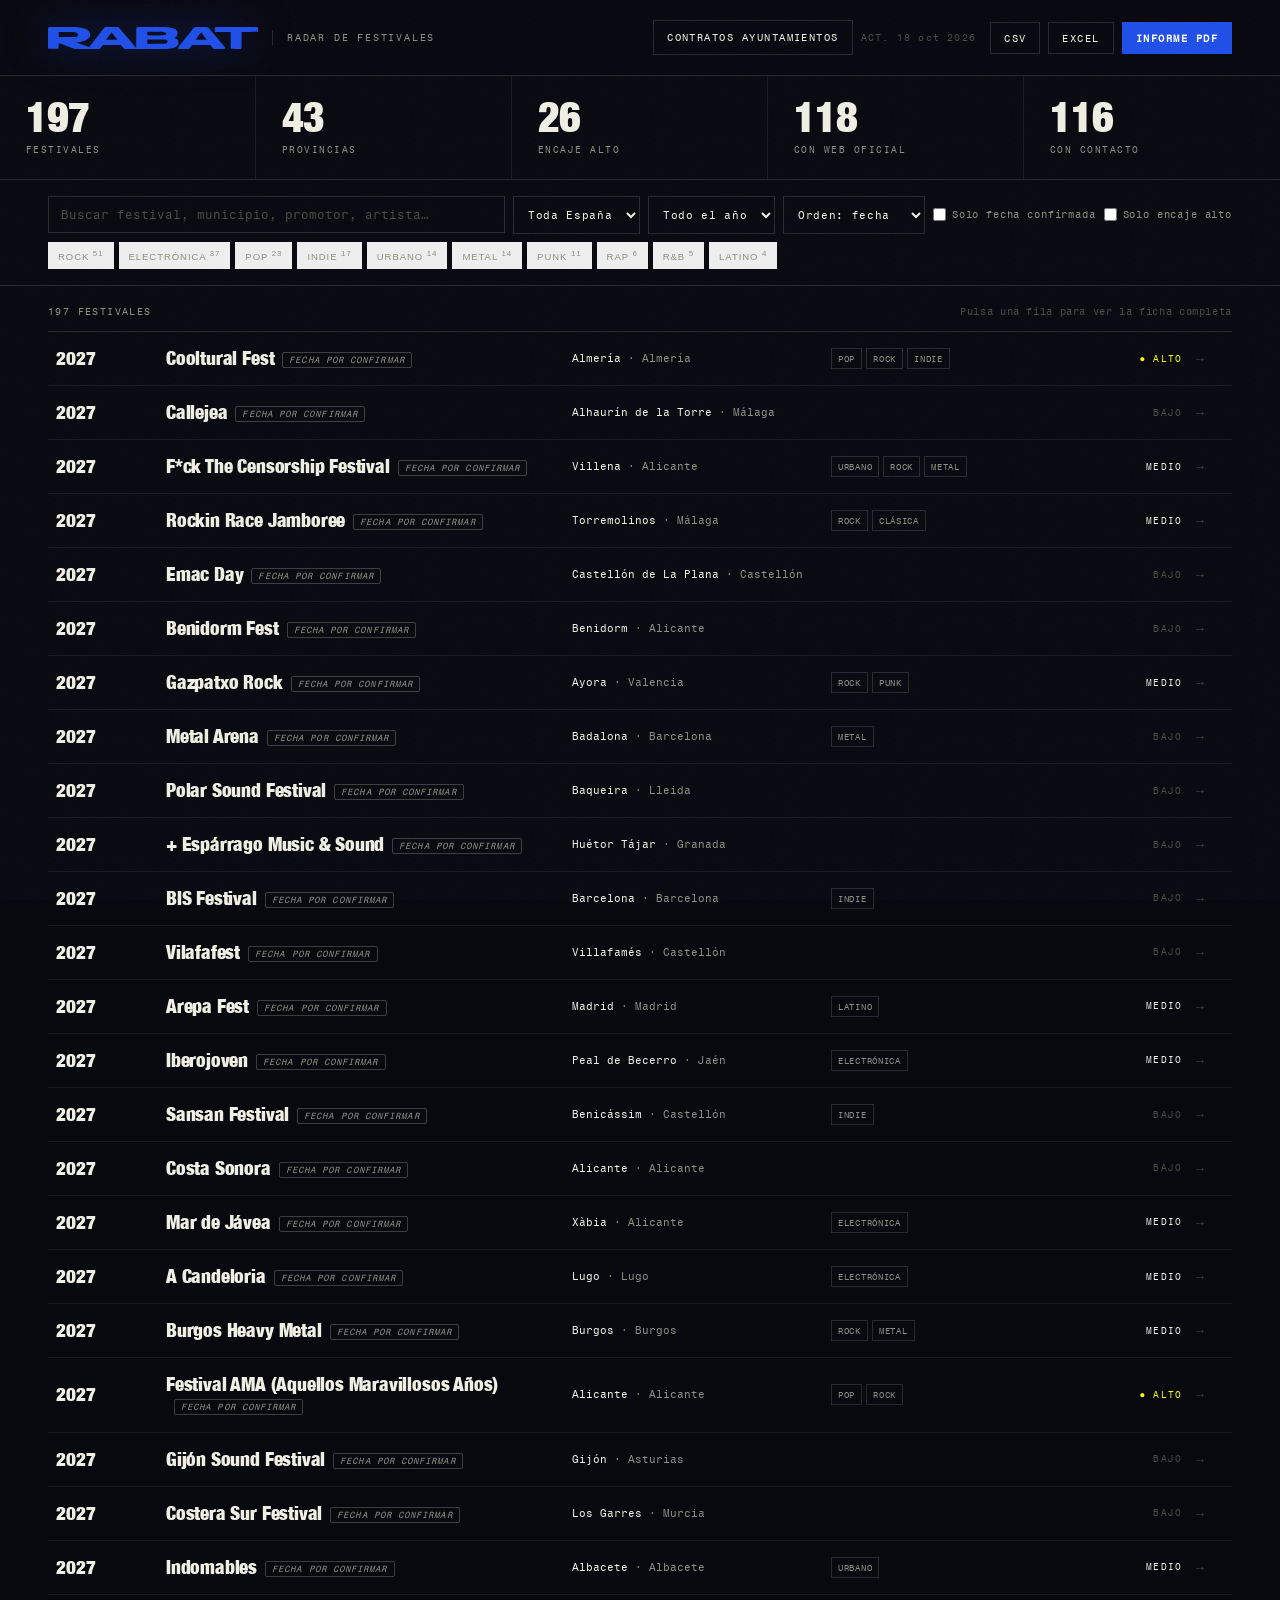
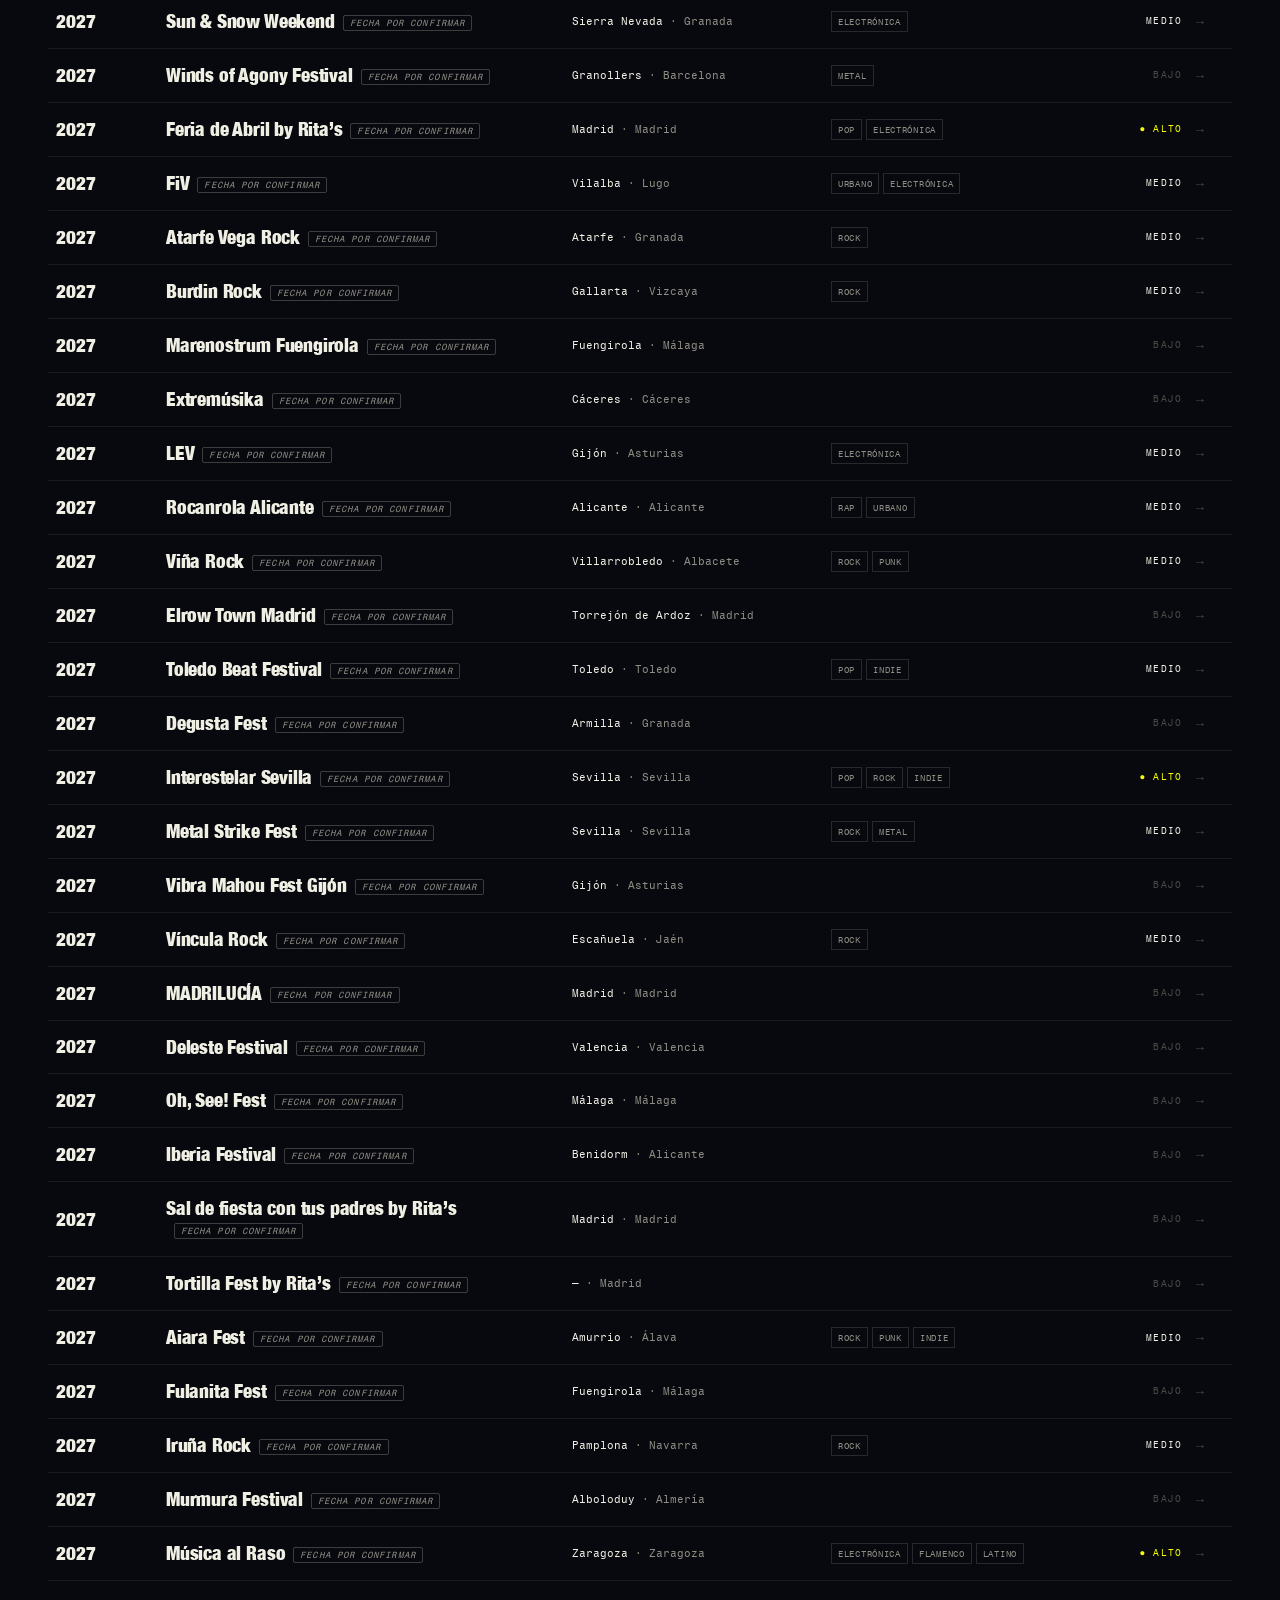
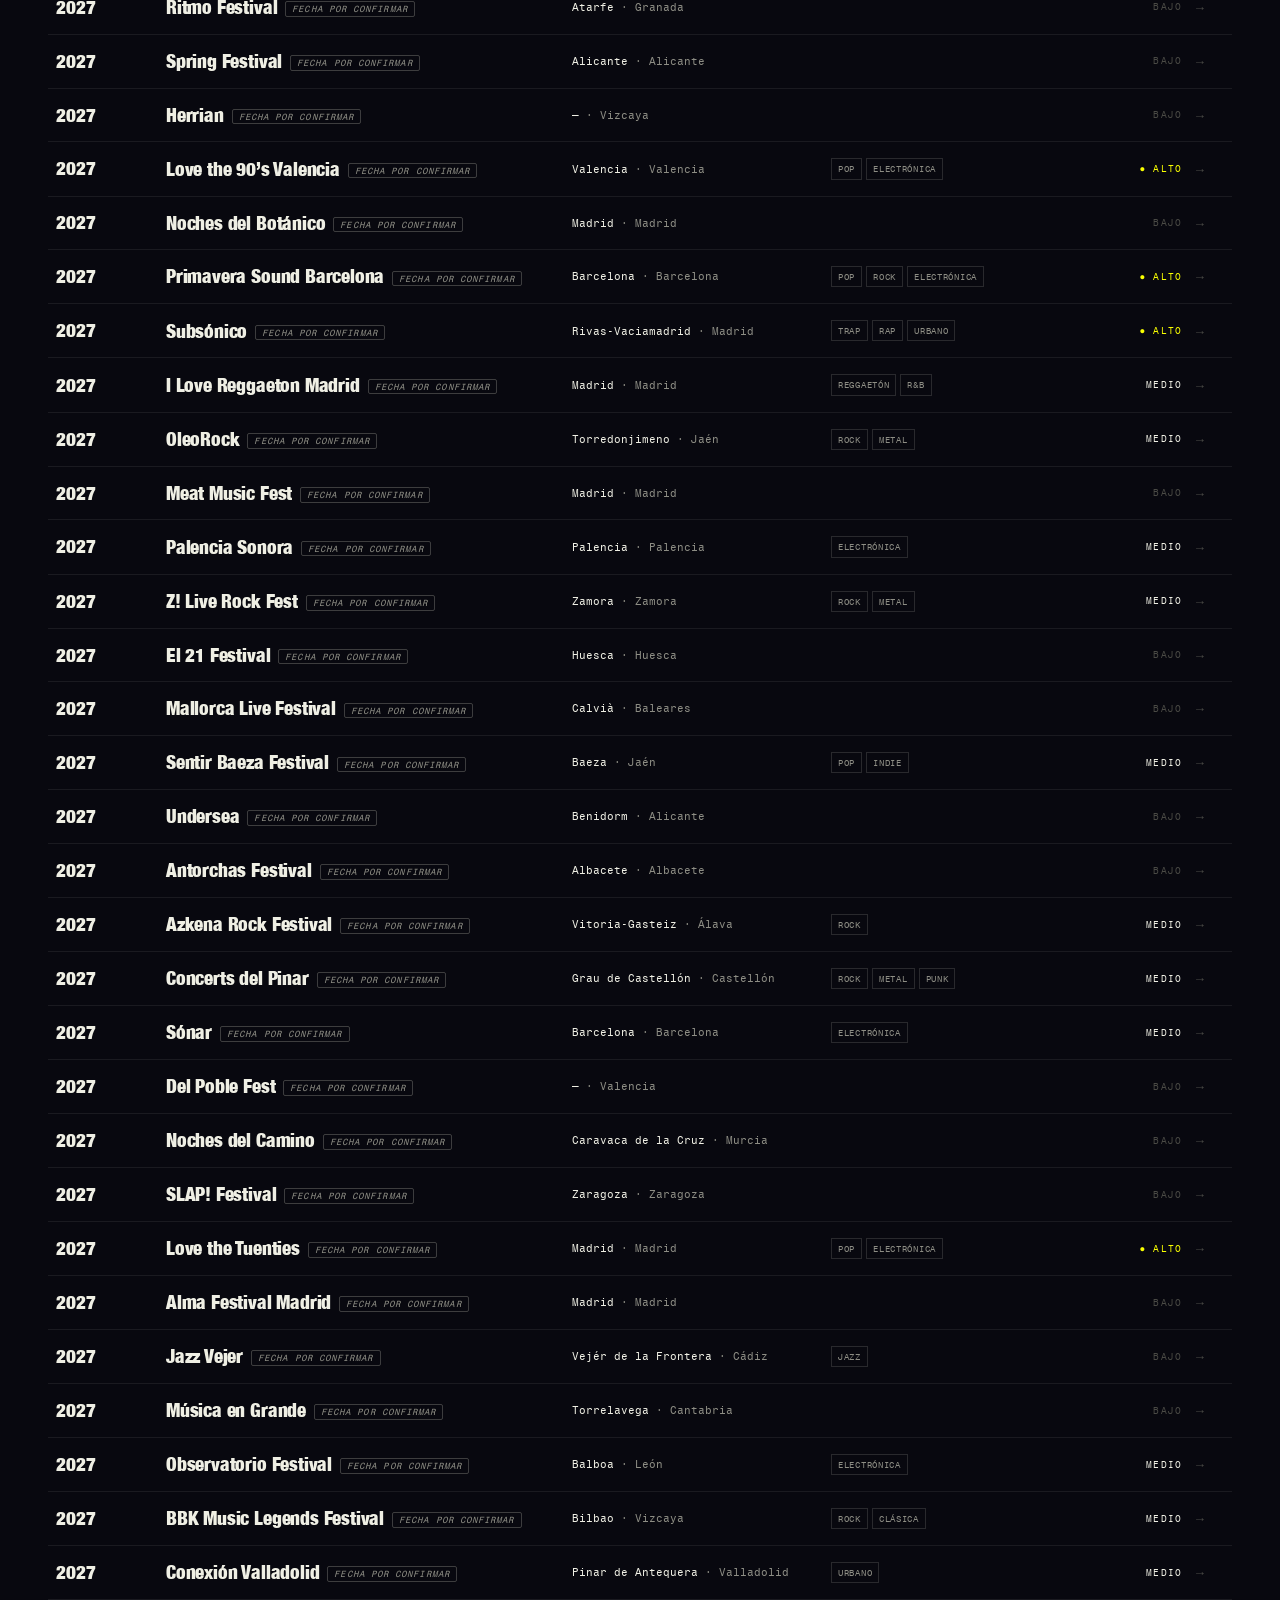
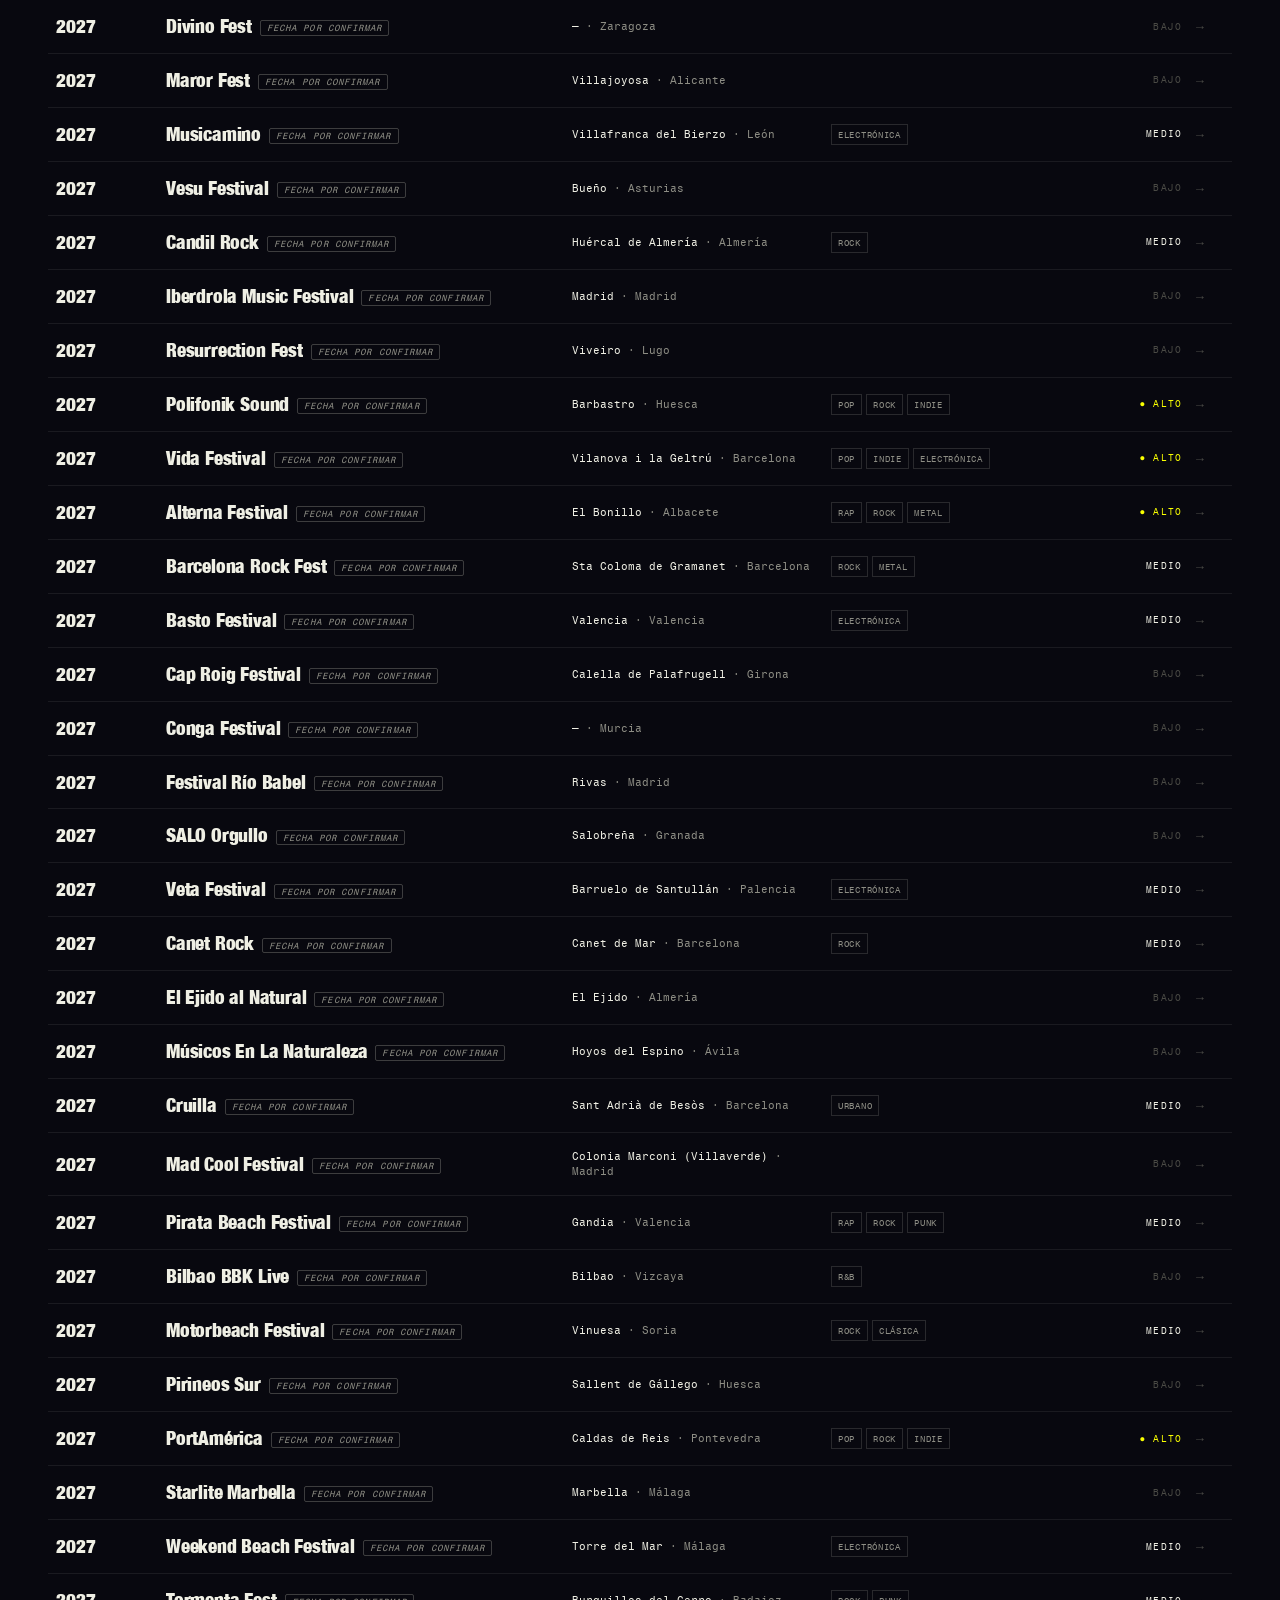
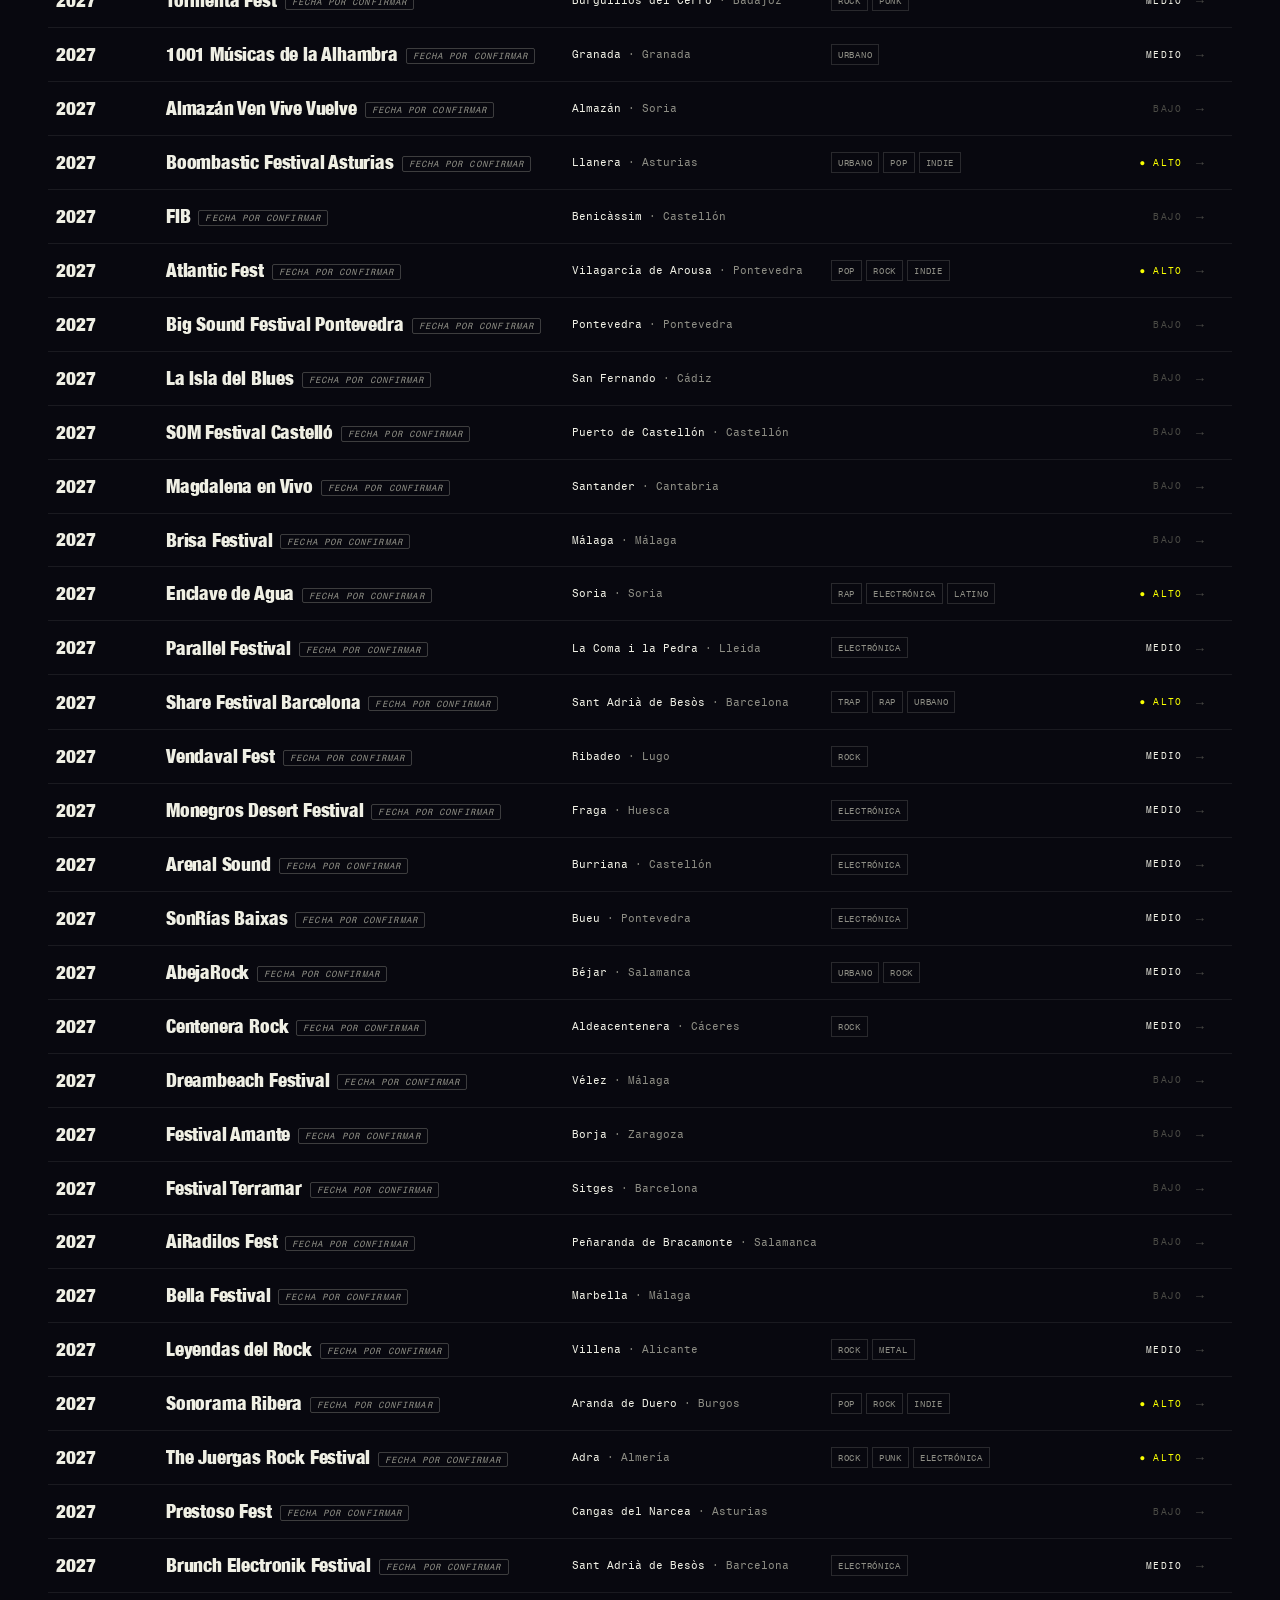
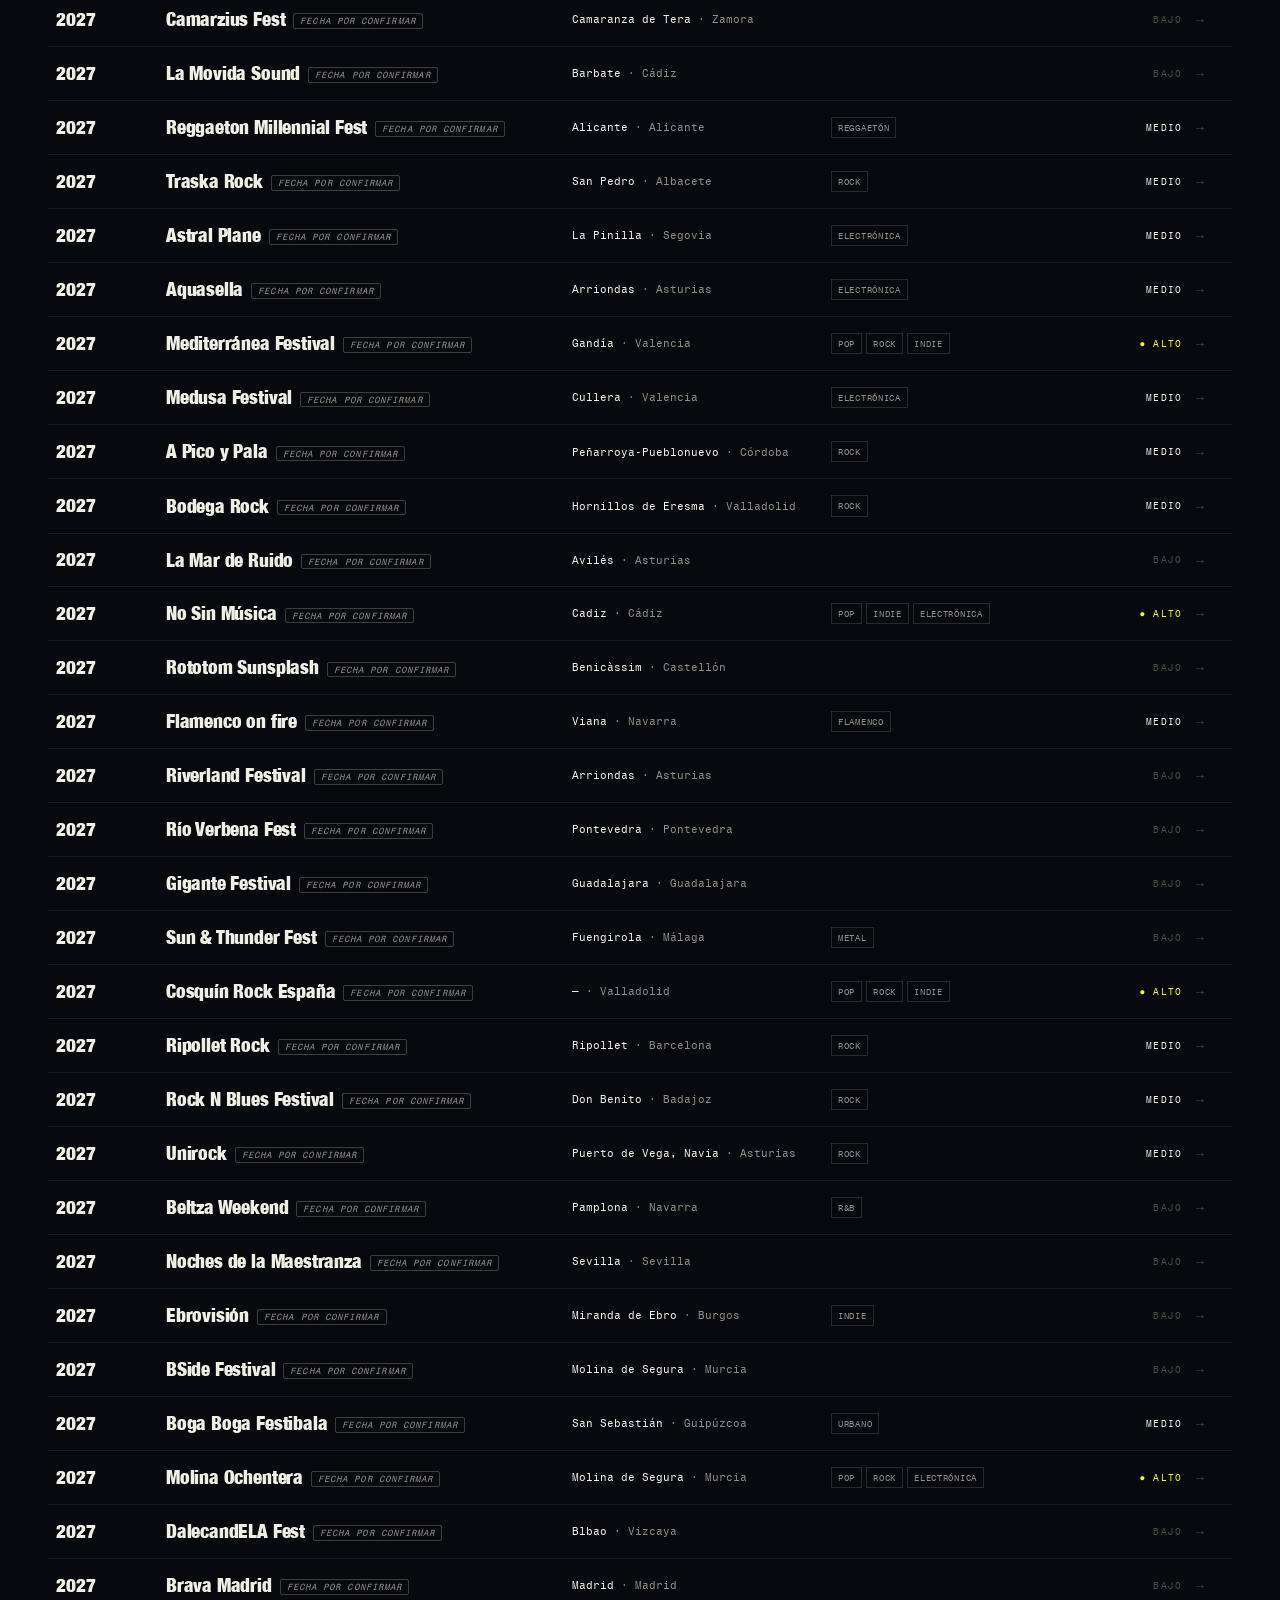
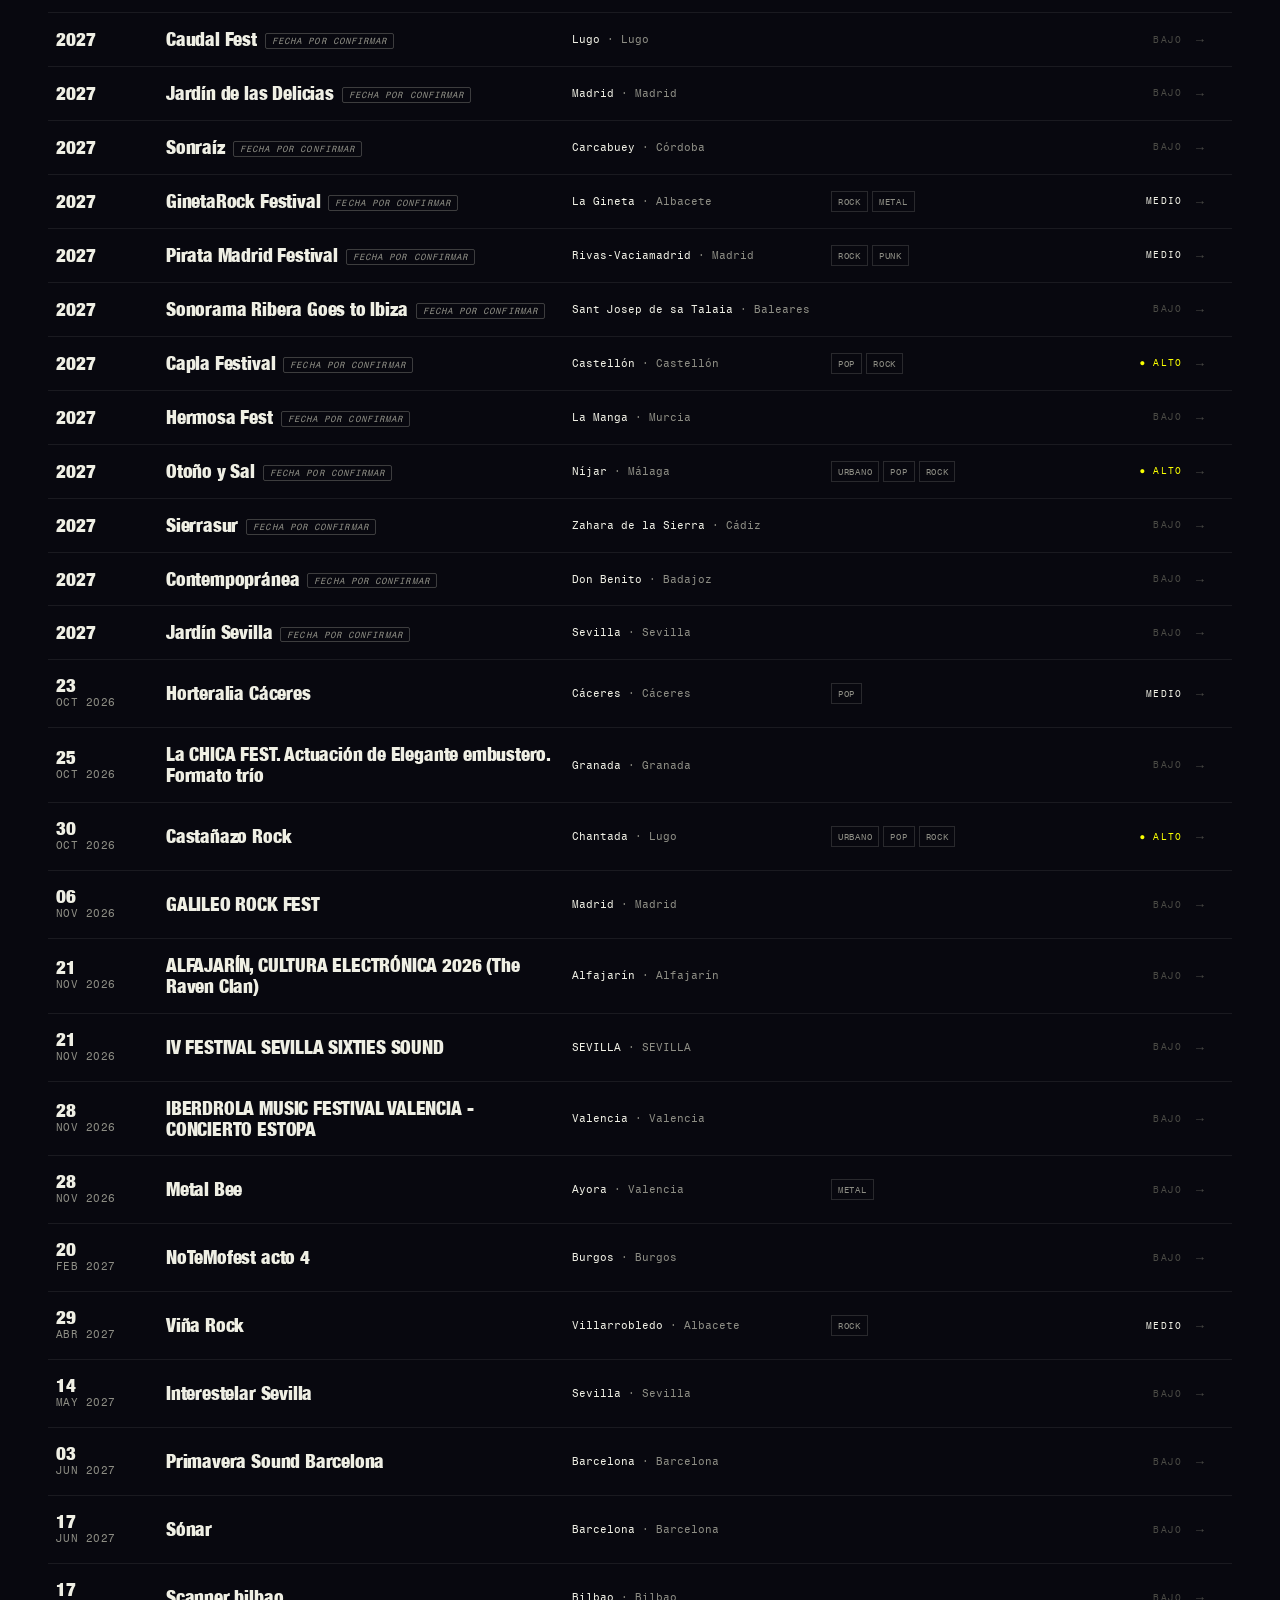
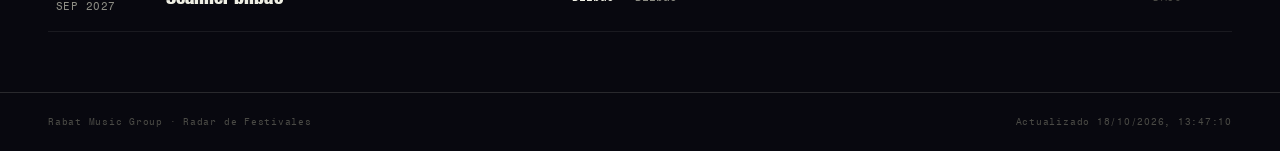
==== index.html @ b61e01fa "Azul Rabat, filtro confirmados, limpieza de fichas" ====
<!DOCTYPE html>
<html lang="es">
<head>
<meta charset="utf-8">
<meta name="viewport" content="width=device-width,initial-scale=1">
<title>RABAT · Radar de Festivales</title>
<meta name="description" content="Radar diario de festivales de música en España para Rabat Music Group: fechas, promotor, lugar, contacto y encaje con el roster.">
<link rel="stylesheet" href="estilo.css">
</head>
<body>
<header class="top">
  <div class="brand">
    <img src="assets/logo-rabat.svg" alt="Rabat Music Group" class="logo">
    <span class="tag">RADAR DE FESTIVALES</span>
  </div>
  <div class="top-r">
    <a class="btn ghost" href="contratos.html" style="text-decoration:none">CONTRATOS AYUNTAMIENTOS</a>
    <span class="upd" id="upd">—</span>
    <button class="btn ghost" id="btnCsv">CSV</button>
    <button class="btn ghost" id="btnXls">EXCEL</button>
    <button class="btn solid" id="btnPdf">INFORME PDF</button>
  </div>
</header>

<section class="kpis">
  <div class="kpi"><span class="n" id="kTotal">—</span><span class="l">festivales</span></div>
  <div class="kpi"><span class="n" id="kProv">—</span><span class="l">provincias</span></div>
  <div class="kpi"><span class="n" id="kAlto">—</span><span class="l">encaje alto</span></div>
  <div class="kpi"><span class="n" id="kNuevo">—</span><span class="l">con web oficial</span></div>
  <div class="kpi"><span class="n" id="kContacto">—</span><span class="l">con contacto</span></div>
</section>

<section class="filters">
  <input id="q" type="search" placeholder="Buscar festival, municipio, promotor, artista…" autocomplete="off">
  <select id="prov"><option value="">Toda España</option></select>
  <select id="mes"><option value="">Todo el año</option></select>
  <select id="ord">
    <option value="fecha">Orden: fecha</option>
    <option value="encaje">Orden: encaje</option>
    <option value="nombre">Orden: nombre</option>
  </select>
  <label class="chk"><input type="checkbox" id="soloConf"> Solo fecha confirmada</label>
  <label class="chk"><input type="checkbox" id="soloAlto"> Solo encaje alto</label>
  <div class="gens" id="gens"></div>
</section>

<main>
  <div class="list-head">
    <span id="count">—</span>
    <span class="hintx">Pulsa una fila para ver la ficha completa</span>
  </div>
  <div id="list" class="list"></div>
  <div id="empty" class="empty" hidden>Sin resultados con esos filtros.</div>
</main>

<aside class="drawer" id="drawer" aria-hidden="true">
  <div class="dw-in">
    <button class="dw-x" id="dwX" aria-label="Cerrar">✕</button>
    <div id="dwBody"></div>
  </div>
</aside>
<div class="scrim" id="scrim" hidden></div>

<footer class="pie">
  <span>Rabat Music Group · Radar de Festivales</span>
  <span id="footMeta"></span>
</footer>

<script src="app.js"></script>
</body>
</html>
---- estilo.css ----
@font-face{font-family:'RB Display';src:url('assets/fuentes/rabat-display.ttf') format('truetype');font-display:swap}
@font-face{font-family:'RB Mono';src:url('assets/fuentes/rabat-mono.ttf') format('truetype');font-display:swap}
:root{
  --ink:#08080f; --ink2:#0d0d16; --line:rgba(239,239,228,.14); --line2:rgba(239,239,228,.08);
  --bone:#efefe4; --mut:#8d8d84; --mut2:#4a4a45; --blue:#1F4FE8; --yel:#f9ff00;
  --display:'RB Display',Impact,sans-serif; --mono:'RB Mono',ui-monospace,monospace;
}
*{box-sizing:border-box;margin:0;padding:0}
html{-webkit-text-size-adjust:100%}
body{background:var(--ink);color:var(--bone);font-family:var(--mono);font-size:14px;line-height:1.45;
  -webkit-font-smoothing:antialiased;overflow-x:hidden}
body::after{content:"";position:fixed;inset:0;pointer-events:none;z-index:100;opacity:.035;
  background-image:url("data:image/svg+xml,%3Csvg xmlns='http://www.w3.org/2000/svg' width='120' height='120'%3E%3Cfilter id='n'%3E%3CfeTurbulence type='fractalNoise' baseFrequency='.9' numOctaves='3'/%3E%3C/filter%3E%3Crect width='120' height='120' filter='url(%23n)'/%3E%3C/svg%3E")}
::selection{background:var(--blue);color:#fff}

.top{display:flex;align-items:center;justify-content:space-between;gap:16px;
  padding:20px clamp(16px,4vw,48px);border-bottom:1px solid var(--line);position:sticky;top:0;
  background:rgba(8,8,15,.92);backdrop-filter:blur(10px);z-index:20}
.brand{display:flex;align-items:center;gap:14px;min-width:0}
.logo{height:22px;width:auto}
.tag{font-size:10px;letter-spacing:.18em;color:var(--mut);border-left:1px solid var(--line);padding-left:14px;white-space:nowrap}
.top-r{display:flex;align-items:center;gap:8px}
.upd{font-size:10px;letter-spacing:.12em;color:var(--mut2);margin-right:6px;white-space:nowrap}
.btn{font-family:var(--mono);font-size:10.5px;letter-spacing:.14em;padding:9px 13px;border:1px solid var(--line);
  background:transparent;color:var(--bone);cursor:pointer;transition:.18s;white-space:nowrap}
.btn:hover{border-color:var(--bone)}
.btn.solid{background:var(--blue);color:#fff;border-color:var(--blue);font-weight:700}
.btn.solid:hover{background:#3C6BFF;border-color:#3C6BFF}

.kpis{display:grid;grid-template-columns:repeat(5,1fr);border-bottom:1px solid var(--line)}
.kpi{padding:22px clamp(14px,2vw,26px);border-right:1px solid var(--line2)}
.kpi:last-child{border-right:0}
.kpi .n{display:block;font-family:var(--display);font-size:clamp(26px,3.4vw,42px);line-height:.9;letter-spacing:-.02em}
.kpi .l{display:block;margin-top:7px;font-size:9.5px;letter-spacing:.16em;color:var(--mut);text-transform:uppercase}

.filters{display:flex;flex-wrap:wrap;gap:8px;align-items:center;padding:16px clamp(16px,4vw,48px);border-bottom:1px solid var(--line)}
#q{flex:1 1 260px;min-width:200px;background:transparent;border:1px solid var(--line);color:var(--bone);
  font-family:var(--mono);font-size:12.5px;padding:10px 12px}
#q:focus{outline:0;border-color:var(--blue)}
#q::placeholder{color:var(--mut2)}
select{background:var(--ink);border:1px solid var(--line);color:var(--bone);font-family:var(--mono);
  font-size:11px;letter-spacing:.06em;padding:10px 10px;cursor:pointer}
select:focus{outline:0;border-color:var(--blue)}
.chk{display:flex;align-items:center;gap:6px;font-size:10.5px;letter-spacing:.08em;color:var(--mut);cursor:pointer}
.chk input{accent-color:var(--blue);width:13px;height:13px}
.gens{display:flex;flex-wrap:wrap;gap:5px;width:100%}
.g{font-size:9.5px;letter-spacing:.1em;padding:6px 9px;border:1px solid var(--line);color:var(--mut);
  cursor:pointer;text-transform:uppercase;transition:.15s;user-select:none}
.g:hover{color:var(--bone);border-color:var(--bone)}
.g.on{background:var(--blue);border-color:var(--blue);color:#fff}

main{padding:0 clamp(16px,4vw,48px) 60px}
.list-head{display:flex;justify-content:space-between;align-items:baseline;padding:18px 0 12px;
  font-size:10px;letter-spacing:.14em;color:var(--mut);text-transform:uppercase;border-bottom:1px solid var(--line)}
.hintx{color:var(--mut2);letter-spacing:.06em;text-transform:none;font-size:10.5px}
.list{display:flex;flex-direction:column}
.row{display:grid;grid-template-columns:96px 1.6fr 1fr 1fr 92px 28px;gap:14px;align-items:center;
  padding:16px 8px;border-bottom:1px solid var(--line2);cursor:pointer;transition:.15s;position:relative}
.row:hover{background:rgba(239,239,228,.035);padding-left:14px}
.row:hover .nm{color:var(--yel)}
.dt{font-size:11px;letter-spacing:.04em;color:var(--mut)}
.dt b{display:block;font-family:var(--display);font-size:19px;color:var(--bone);letter-spacing:0;line-height:1}
.nm{font-family:var(--display);font-size:clamp(15px,1.5vw,19px);line-height:1.1;letter-spacing:-.01em;transition:.15s}
.loc{font-size:11px;color:var(--mut);line-height:1.35}
.loc b{color:var(--bone);font-weight:400}
.gg{display:flex;flex-wrap:wrap;gap:4px}
.gg span{font-size:9px;letter-spacing:.08em;padding:3px 6px;border:1px solid var(--line);color:var(--mut);text-transform:uppercase}
.enc{font-size:9.5px;letter-spacing:.12em;text-transform:uppercase;text-align:right}
.enc.alto{color:var(--yel)}
.enc.medio{color:var(--bone)}
.enc.bajo{color:var(--mut2)}
.arw{color:var(--mut2);font-size:13px;transition:.15s}
.row:hover .arw{color:var(--yel);transform:translateX(3px)}
.empty{padding:60px 0;color:var(--mut);text-align:center;font-size:12px;letter-spacing:.06em}

.drawer{position:fixed;top:0;right:0;height:100dvh;width:min(520px,100vw);background:var(--ink2);
  border-left:1px solid var(--line);transform:translateX(100%);transition:transform .38s cubic-bezier(.2,.7,.2,1);
  z-index:60;overflow-y:auto}
.drawer.on{transform:none}
.scrim{position:fixed;inset:0;background:rgba(0,0,0,.6);z-index:50;backdrop-filter:blur(2px)}
.dw-in{padding:26px 26px 60px}
.dw-x{position:absolute;top:18px;right:18px;background:none;border:1px solid var(--line);color:var(--bone);
  width:32px;height:32px;font-size:12px;cursor:pointer}
.dw-x:hover{border-color:var(--yel);color:var(--yel)}
.dw-k{font-size:9.5px;letter-spacing:.2em;color:var(--mut);text-transform:uppercase}
.dw-t{font-family:var(--display);font-size:clamp(24px,3.2vw,34px);line-height:1;margin:10px 0 14px;letter-spacing:-.02em}
.dw-meta{display:grid;grid-template-columns:1fr 1fr;gap:10px 18px;padding:14px 0;border-top:1px solid var(--line);border-bottom:1px solid var(--line);margin-bottom:18px}
.dw-meta div{font-size:9px;color:var(--mut);letter-spacing:.14em;text-transform:uppercase;line-height:1.6}
.dw-meta b{display:block;color:var(--bone);font-weight:400;letter-spacing:0;text-transform:none;font-size:12px}
.dw-sec{margin:20px 0 0;font-size:9.5px;letter-spacing:.18em;color:var(--mut);text-transform:uppercase}
.dw-line{margin-top:7px;font-size:12.5px;color:var(--bone);line-height:1.5}
.dw-line.dim{color:var(--mut)}
.dw-chips{display:flex;flex-wrap:wrap;gap:5px;margin-top:8px}
.dw-chips span{font-size:9.5px;letter-spacing:.06em;padding:4px 7px;border:1px solid var(--line);color:var(--bone);text-transform:uppercase}
.match{border:1px solid var(--line);padding:12px 14px;margin-top:8px}
.mi{display:flex;justify-content:space-between;gap:10px;padding:6px 0;border-bottom:1px solid var(--line2);font-size:12px}
.mi:last-child{border-bottom:0}
.mi b{font-family:var(--display);font-size:14px;letter-spacing:0}
.mi span{color:var(--mut);font-size:10px;text-align:right}
.dw-acts{display:flex;flex-wrap:wrap;gap:8px;margin-top:24px}
.dw-acts a,.dw-acts button{font-family:var(--mono);font-size:10px;letter-spacing:.12em;padding:10px 13px;
  border:1px solid var(--line);color:var(--bone);text-decoration:none;background:none;cursor:pointer;transition:.15s}
.dw-acts a:hover,.dw-acts button:hover{border-color:var(--yel);color:var(--yel)}
.dw-acts .primary{background:var(--yellow,#f9ff00);color:var(--ink);border-color:var(--yel);font-weight:700}
.dw-src{margin-top:26px;font-size:9.5px;letter-spacing:.08em;color:var(--mut2)}
.dw-src a{color:var(--mut)}

.pie{display:flex;flex-wrap:wrap;justify-content:space-between;gap:8px;padding:22px clamp(16px,4vw,48px);
  border-top:1px solid var(--line);font-size:9.5px;letter-spacing:.08em;color:var(--mut2)}

@media(max-width:900px){
  .kpis{grid-template-columns:repeat(3,1fr)}
  .kpi:nth-child(3){border-right:0}
  .kpi:nth-child(4),.kpi:nth-child(5){border-top:1px solid var(--line2)}
  .row{grid-template-columns:70px 1fr 22px;gap:10px}
  .row .loc,.row .gg{display:none}
  .enc{grid-column:2;text-align:left;font-size:9px;margin-top:2px}
  .hintx{display:none}
  .top{flex-wrap:wrap}
  .upd{display:none}
}
@media(max-width:560px){
  .kpis{grid-template-columns:repeat(2,1fr)}
  .kpi:nth-child(2n){border-right:0}
  .kpi{padding:16px 14px}
  .filters{padding:12px 14px}
  main{padding:0 14px 40px}
}
@media(prefers-reduced-motion:reduce){*{transition:none!important;animation:none!important}}

.pend{display:inline-block;margin-left:8px;font-family:'RB Mono',monospace;font-size:.56rem;letter-spacing:.12em;text-transform:uppercase;color:#8d8d84;border:1px solid rgba(141,141,132,.4);padding:2px 6px;border-radius:2px;vertical-align:middle}

.logo{filter:drop-shadow(0 0 22px rgba(31,79,232,.38))}
@media(max-width:640px){.logo{filter:drop-shadow(0 0 12px rgba(31,79,232,.45))}}
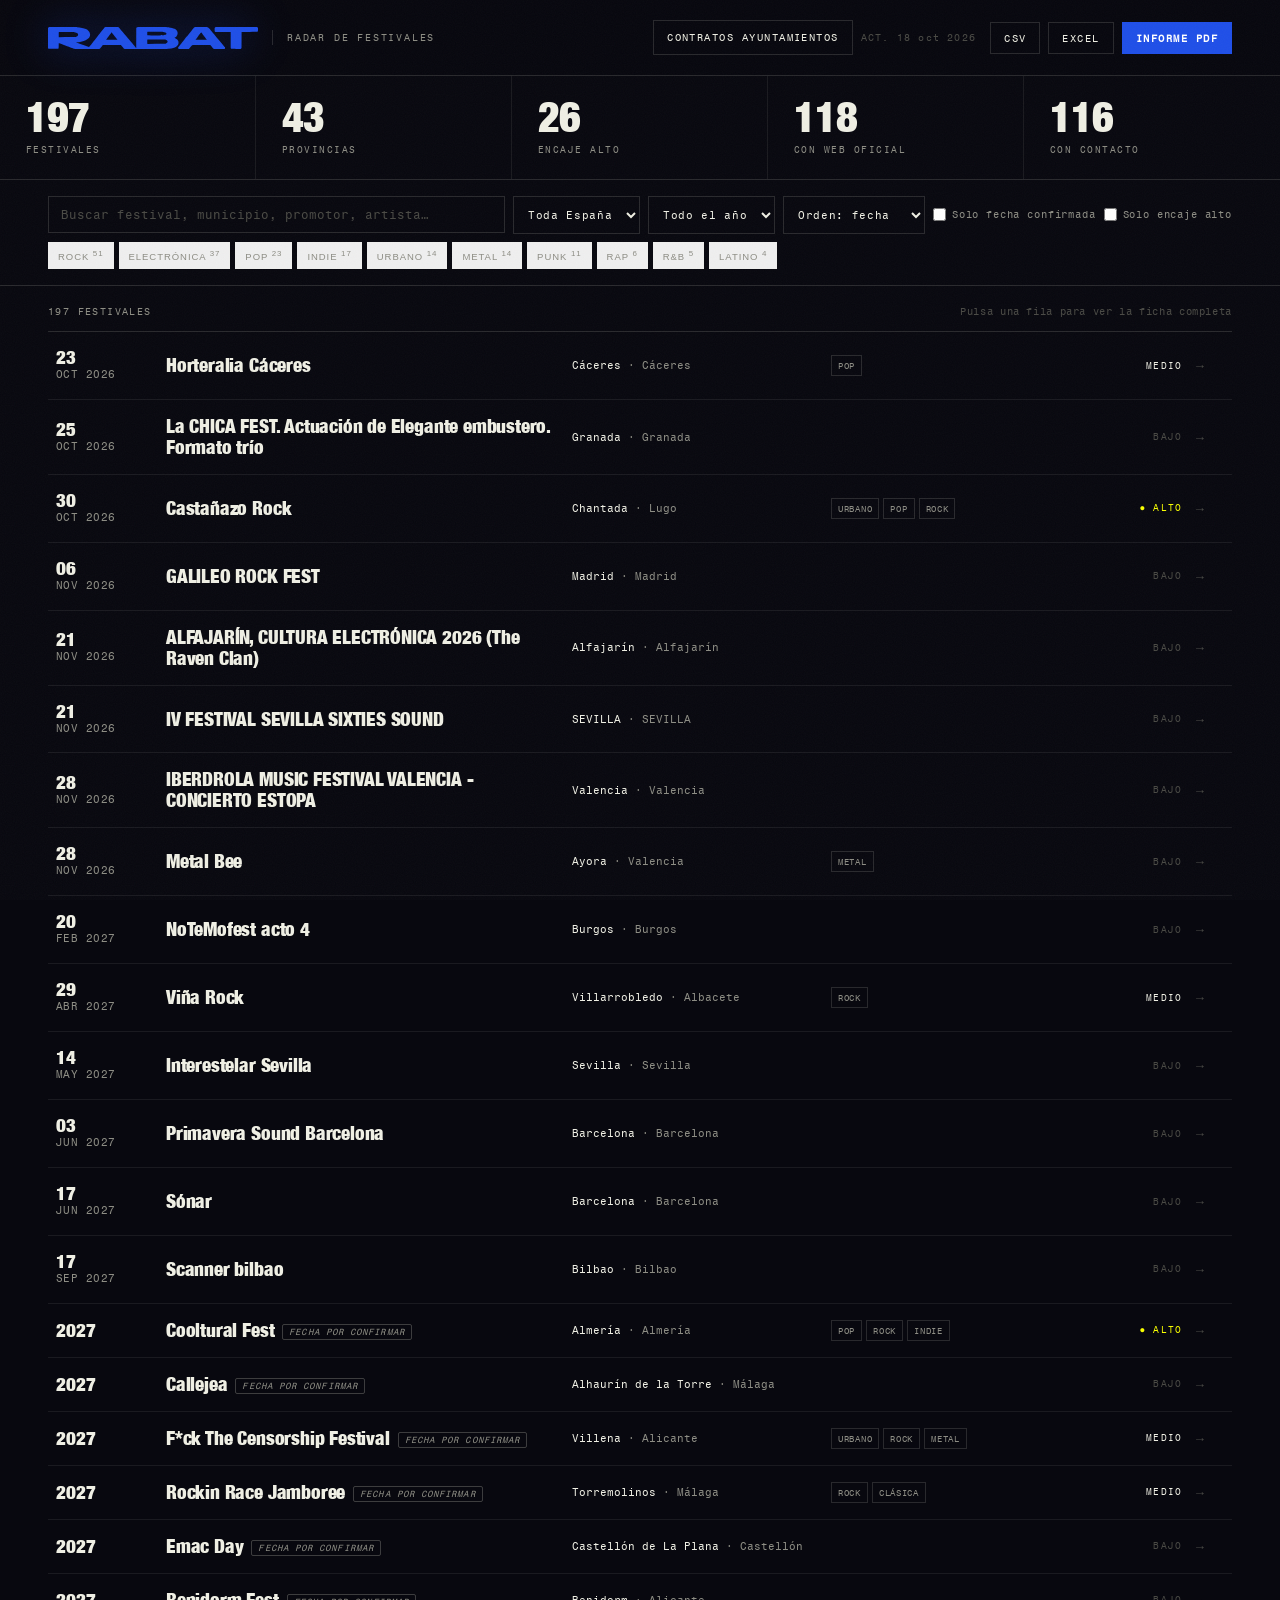
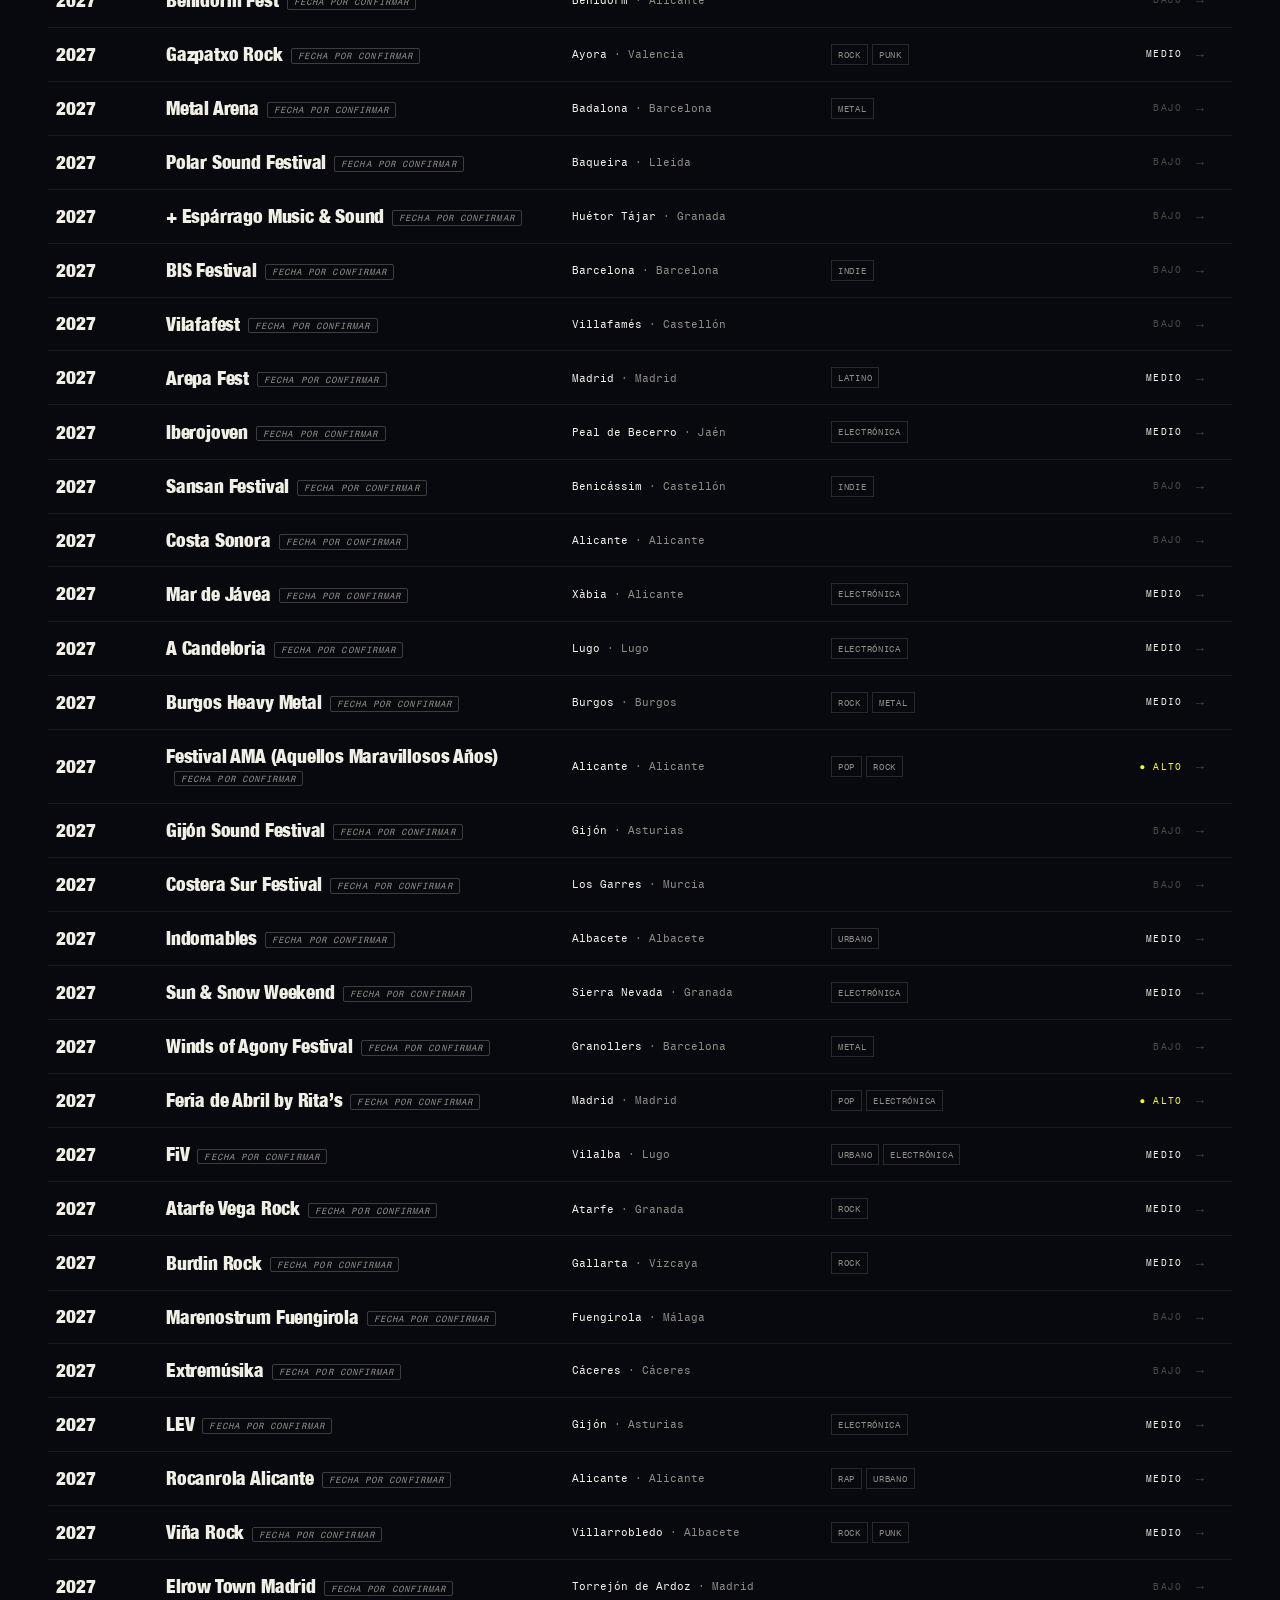
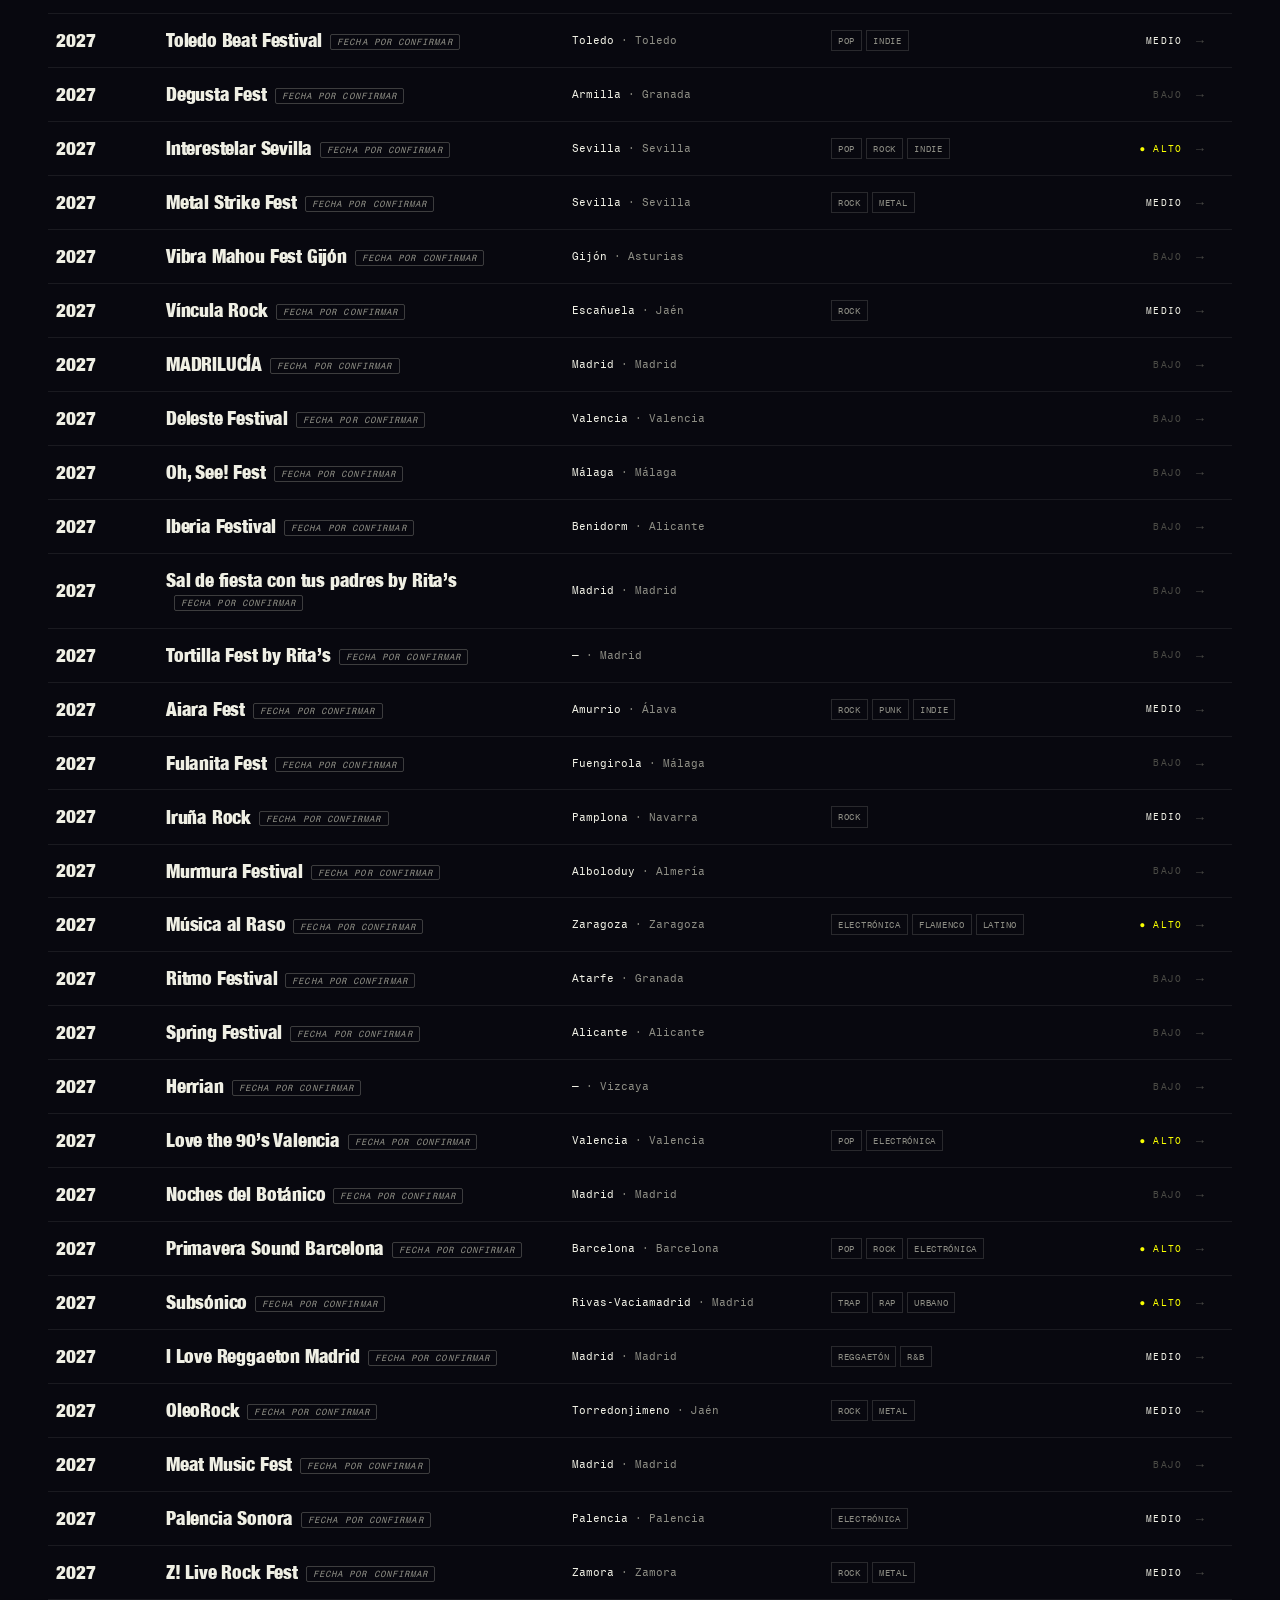
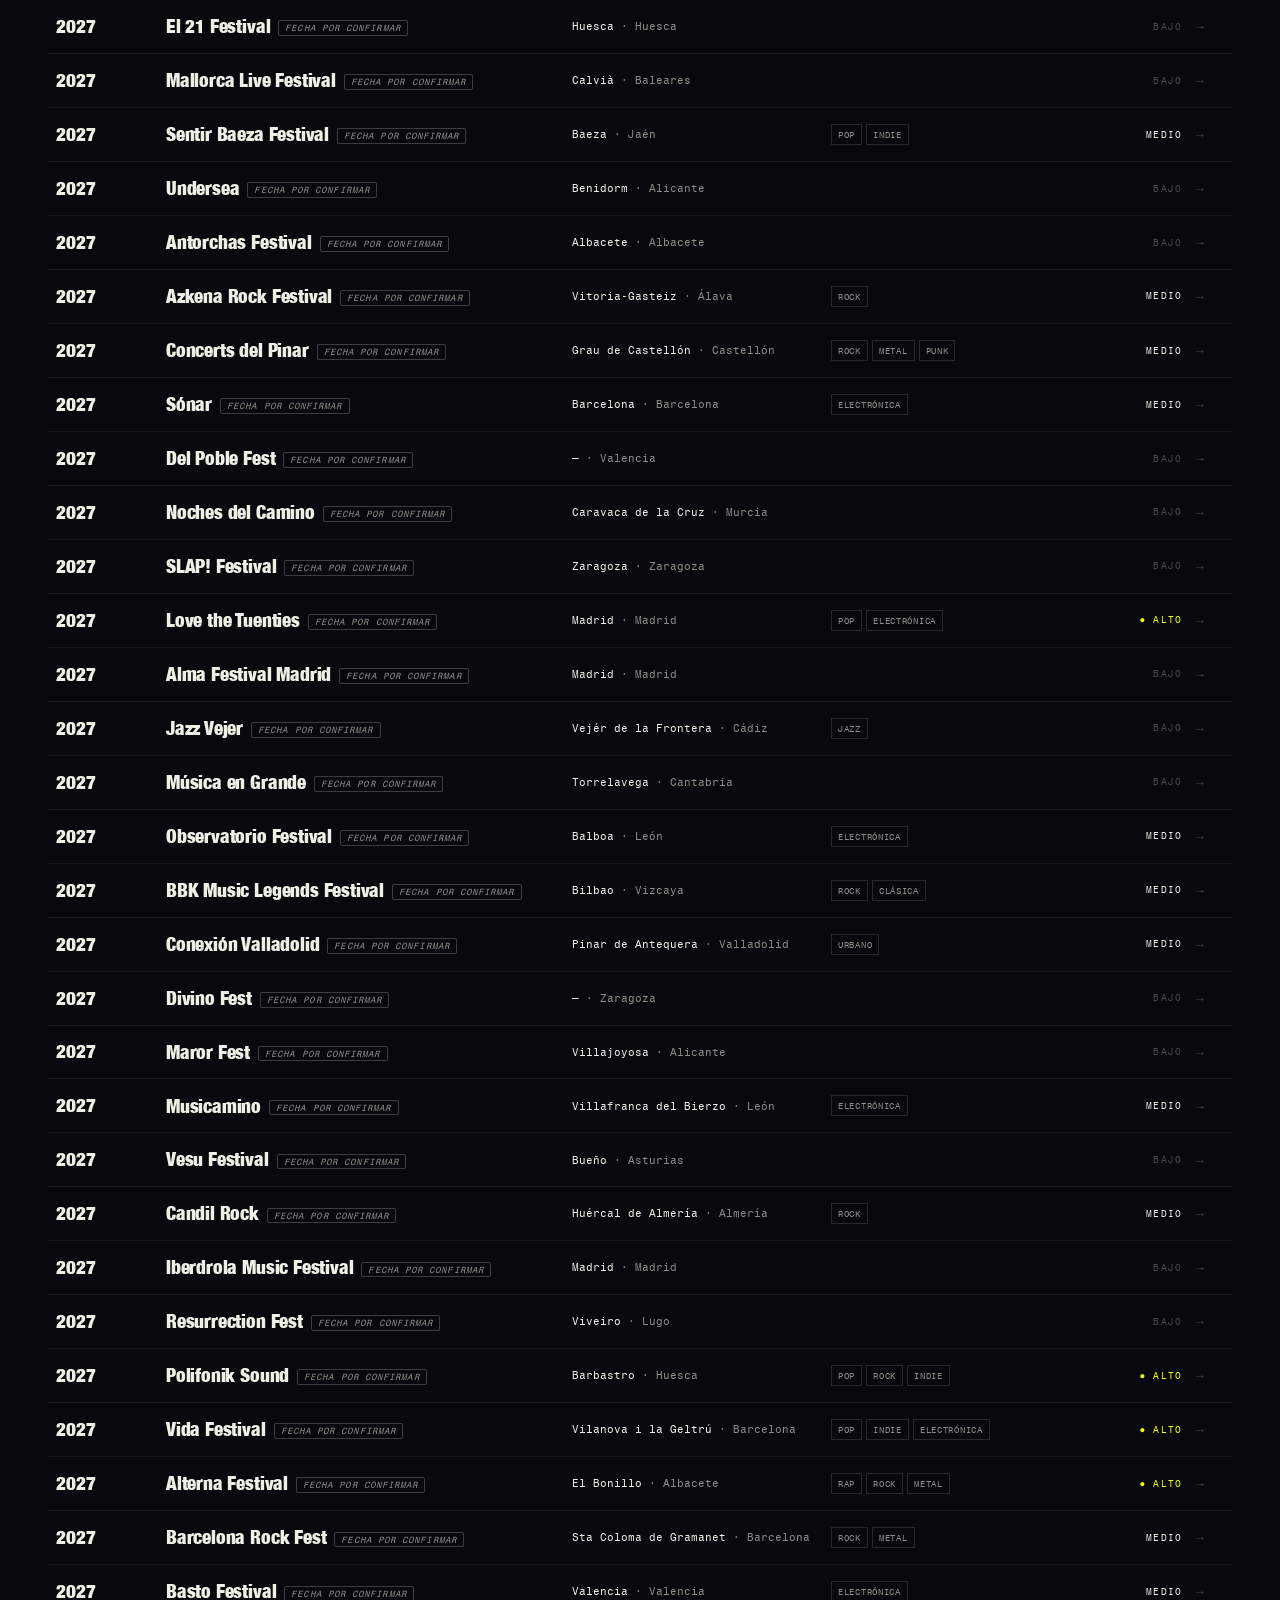
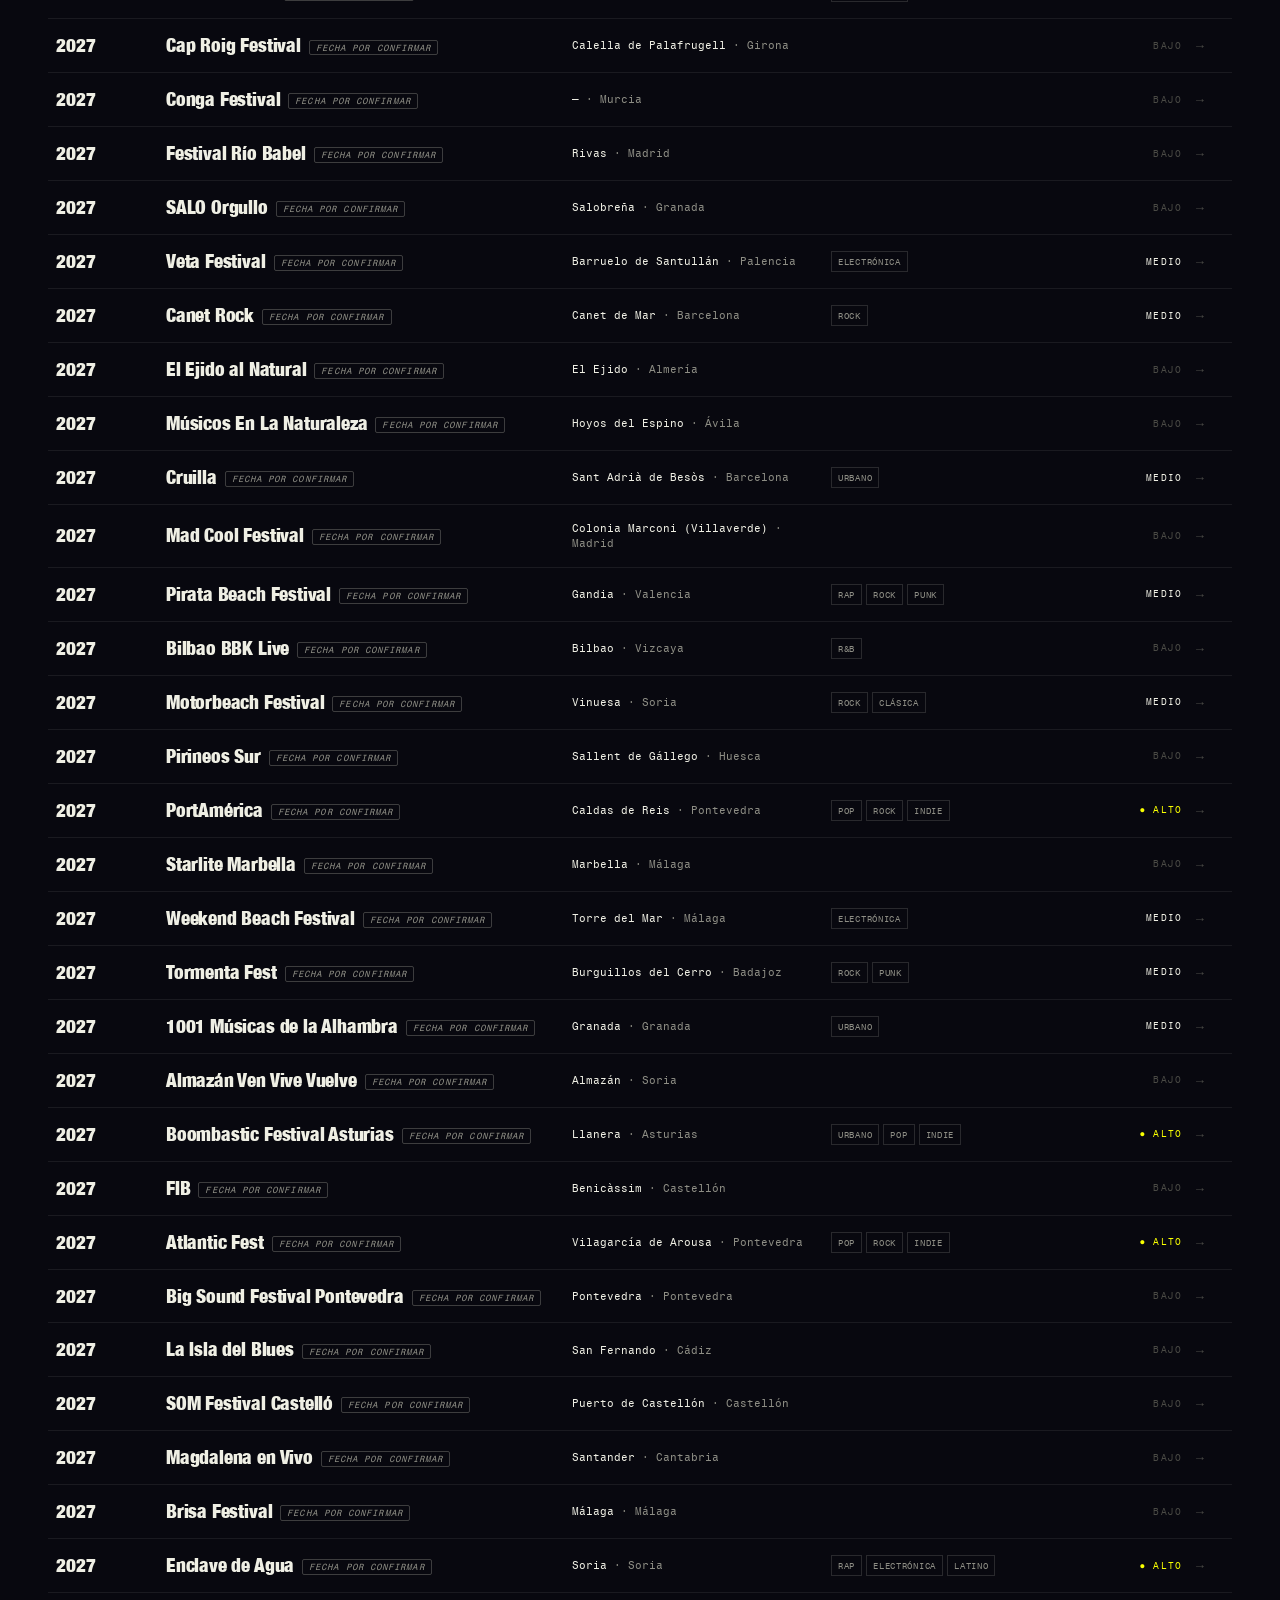
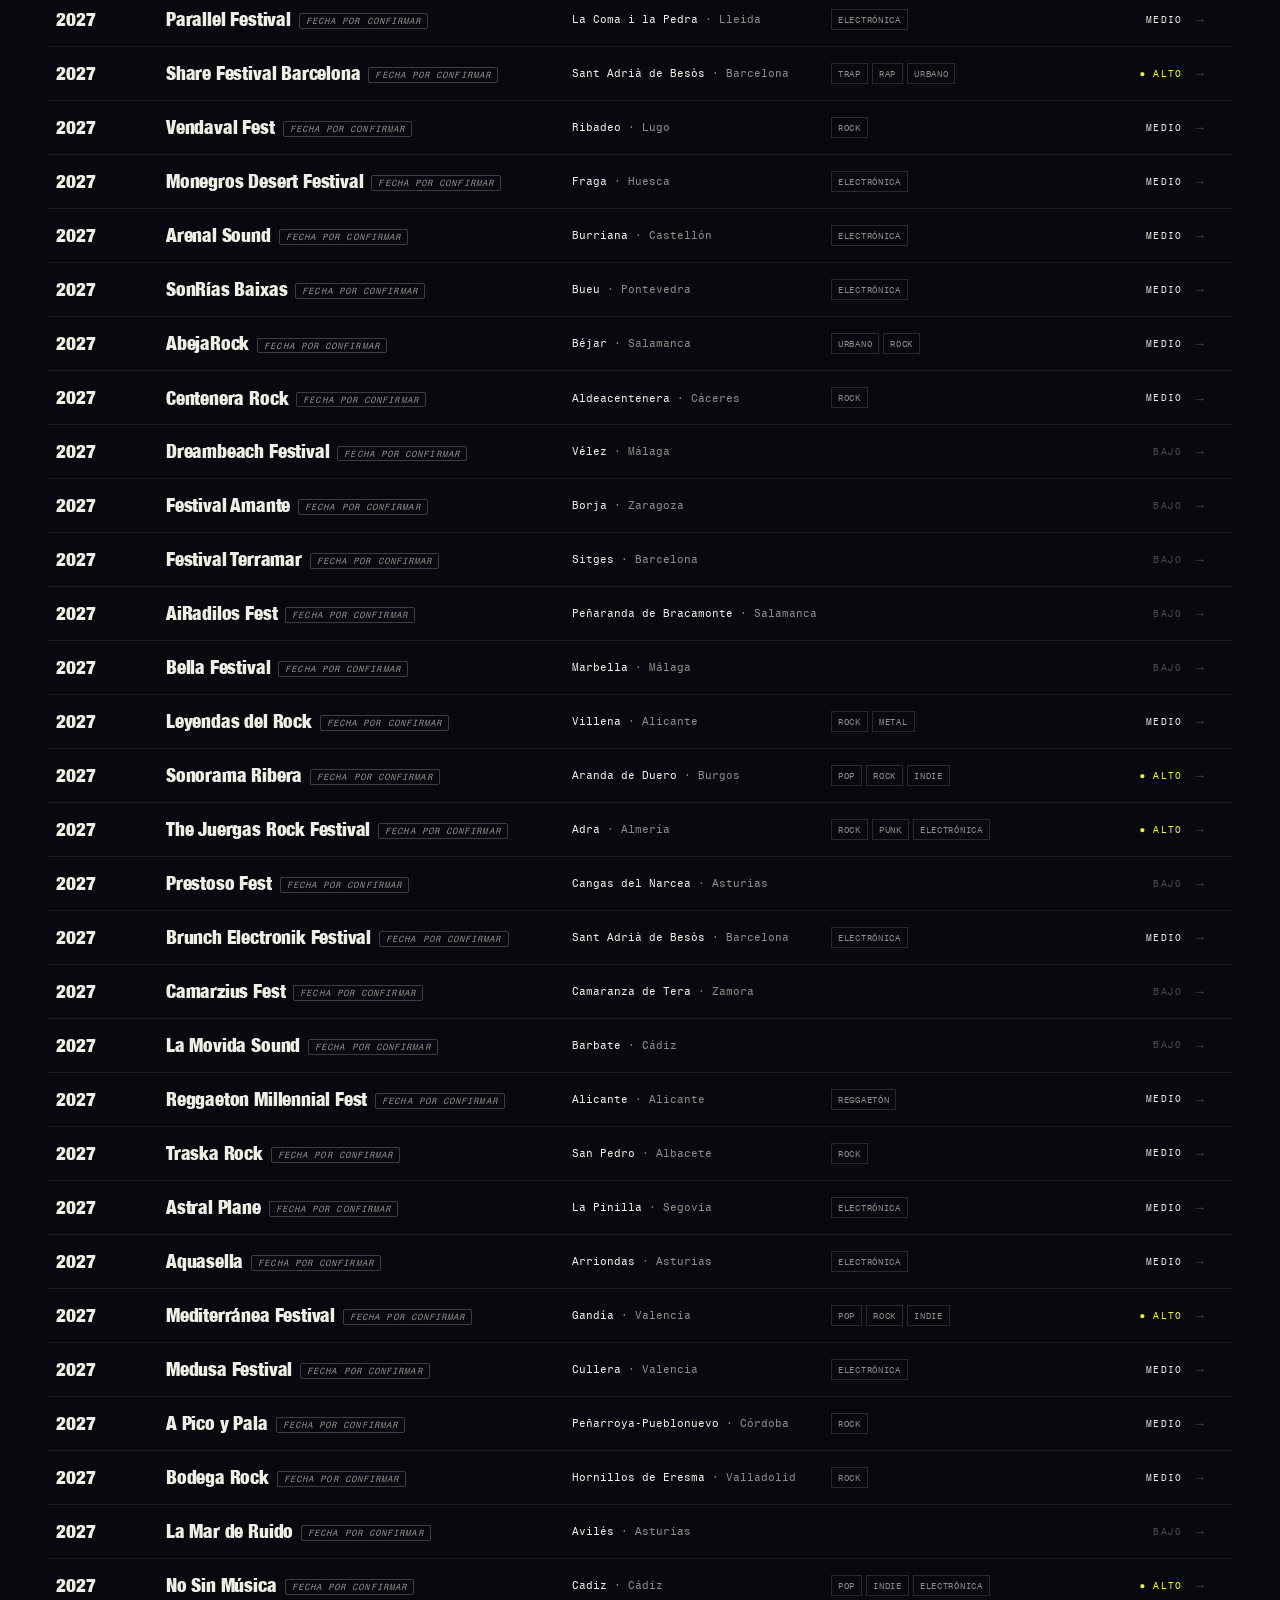
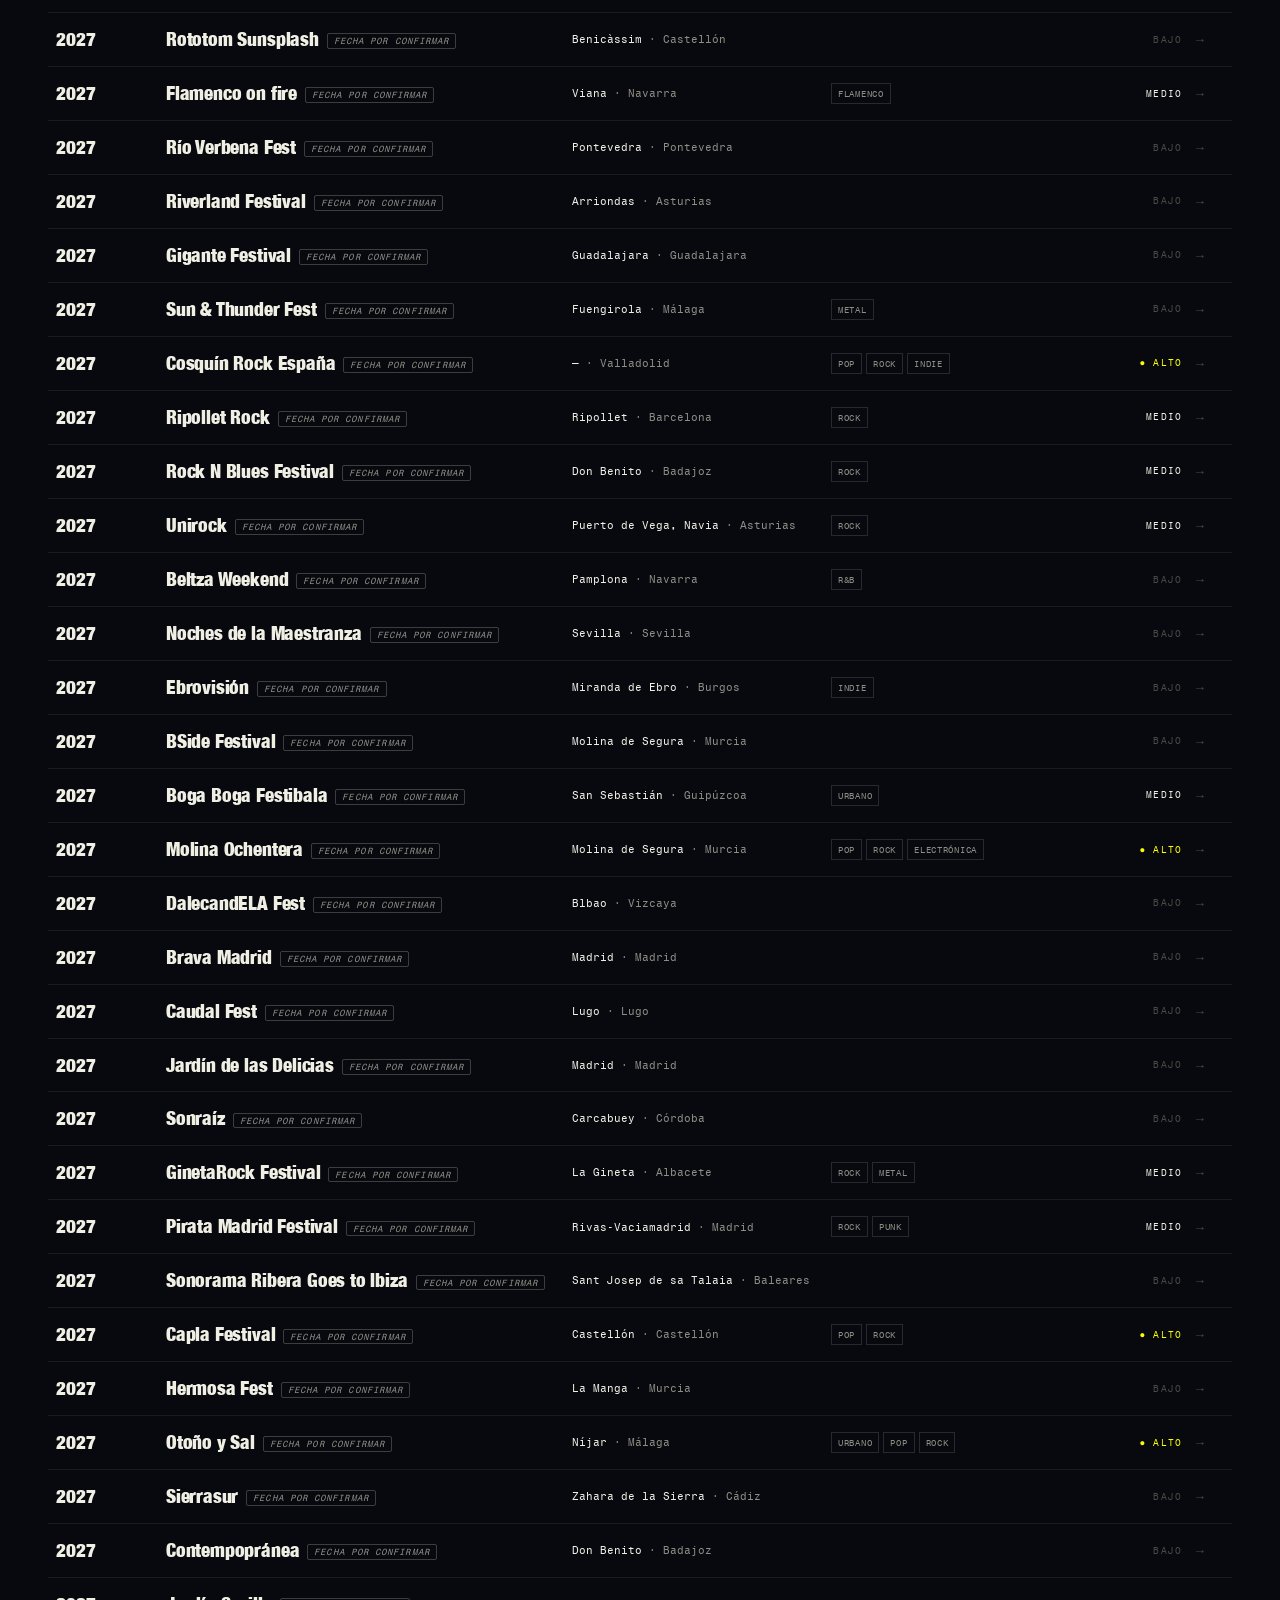
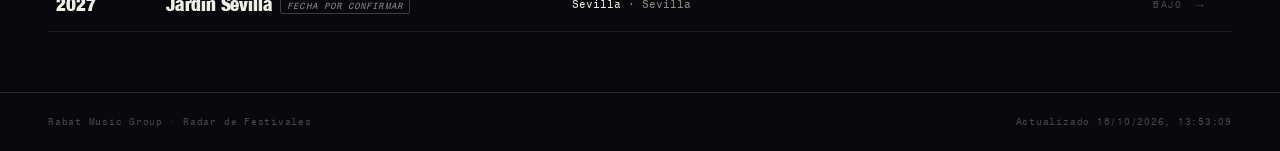
==== commit f90c1b21: "Orden por fecha futura, sin zoom, proxima edicion 2027" ====
--- a/index.html
+++ b/index.html
@@ -2,7 +2,7 @@
 <html lang="es">
 <head>
 <meta charset="utf-8">
-<meta name="viewport" content="width=device-width,initial-scale=1">
+<meta name="viewport" content="width=device-width,initial-scale=1,maximum-scale=1,user-scalable=no,viewport-fit=cover">
 <title>RABAT · Radar de Festivales</title>
 <meta name="description" content="Radar diario de festivales de música en España para Rabat Music Group: fechas, promotor, lugar, contacto y encaje con el roster.">
 <link rel="stylesheet" href="estilo.css">
@@ -66,6 +66,7 @@
   <span id="footMeta"></span>
 </footer>
 
+<script src="zoom-off.js"></script>
 <script src="app.js"></script>
 </body>
 </html>
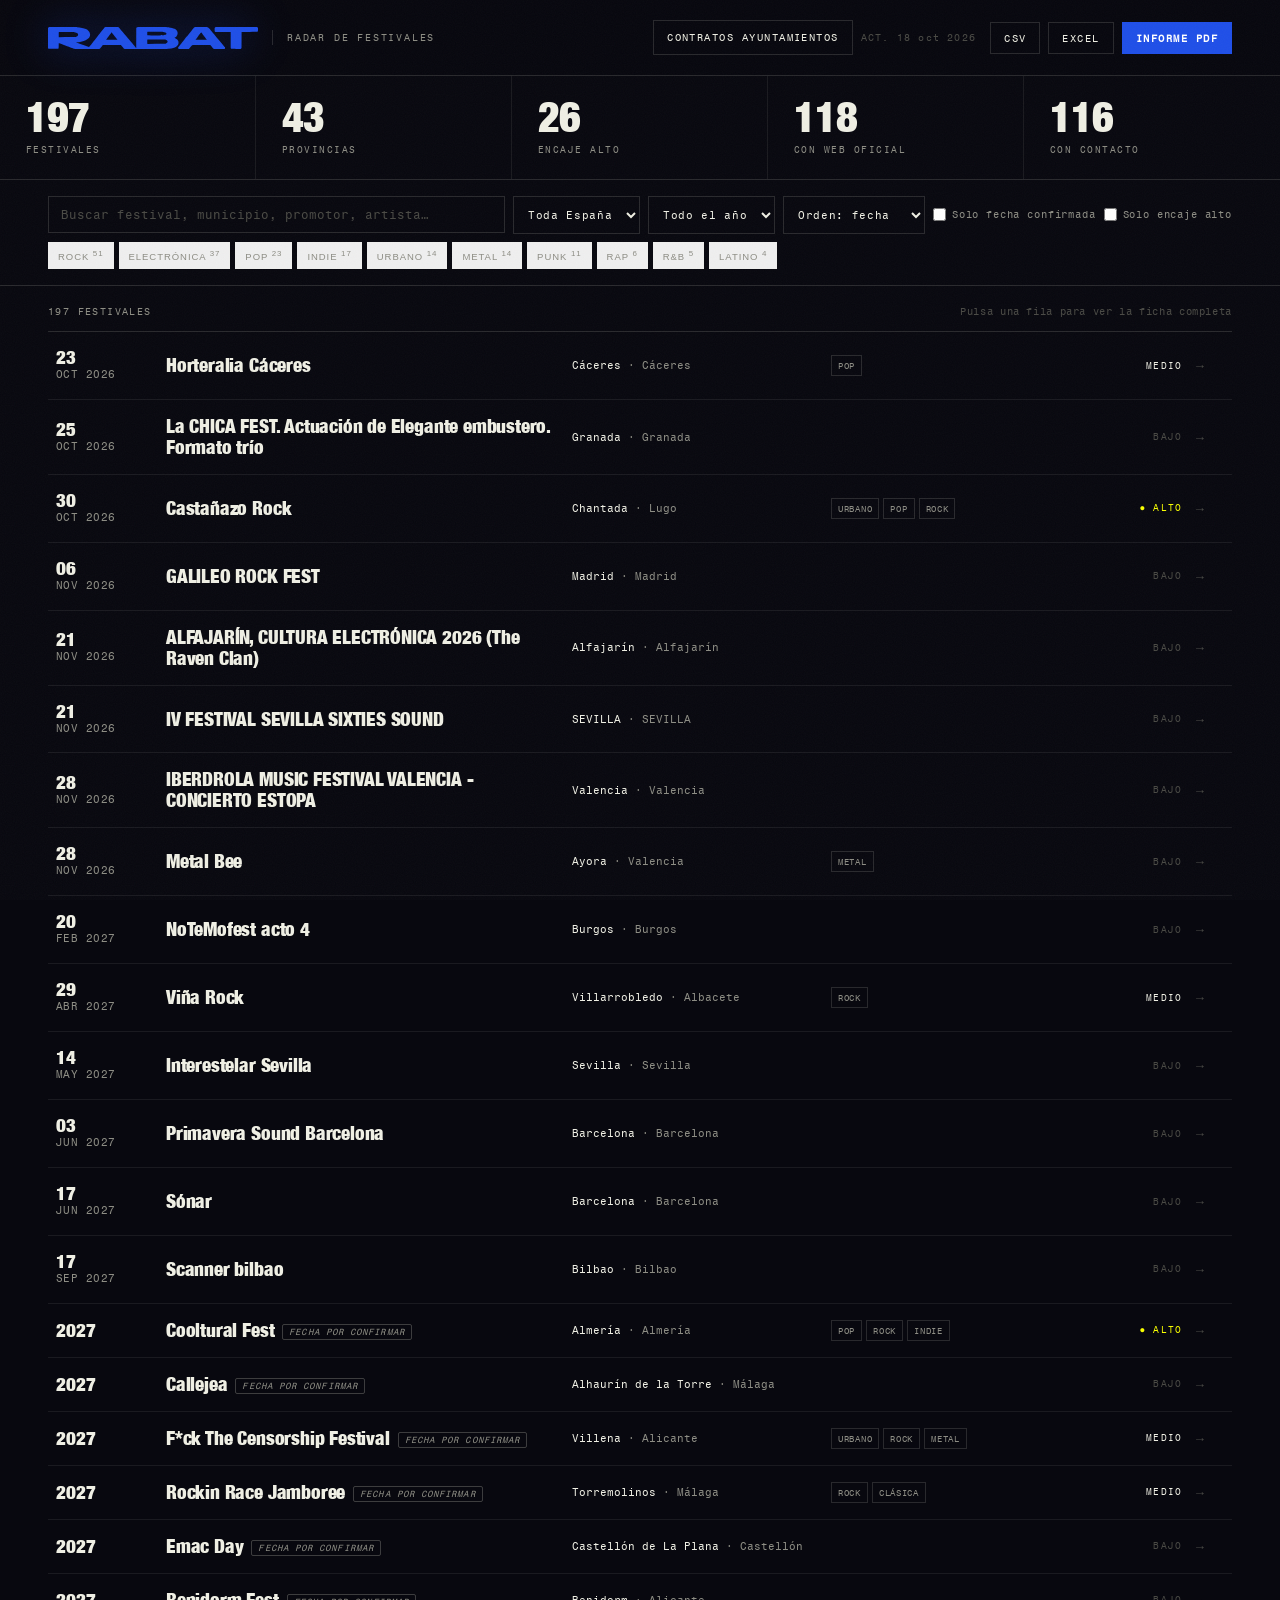
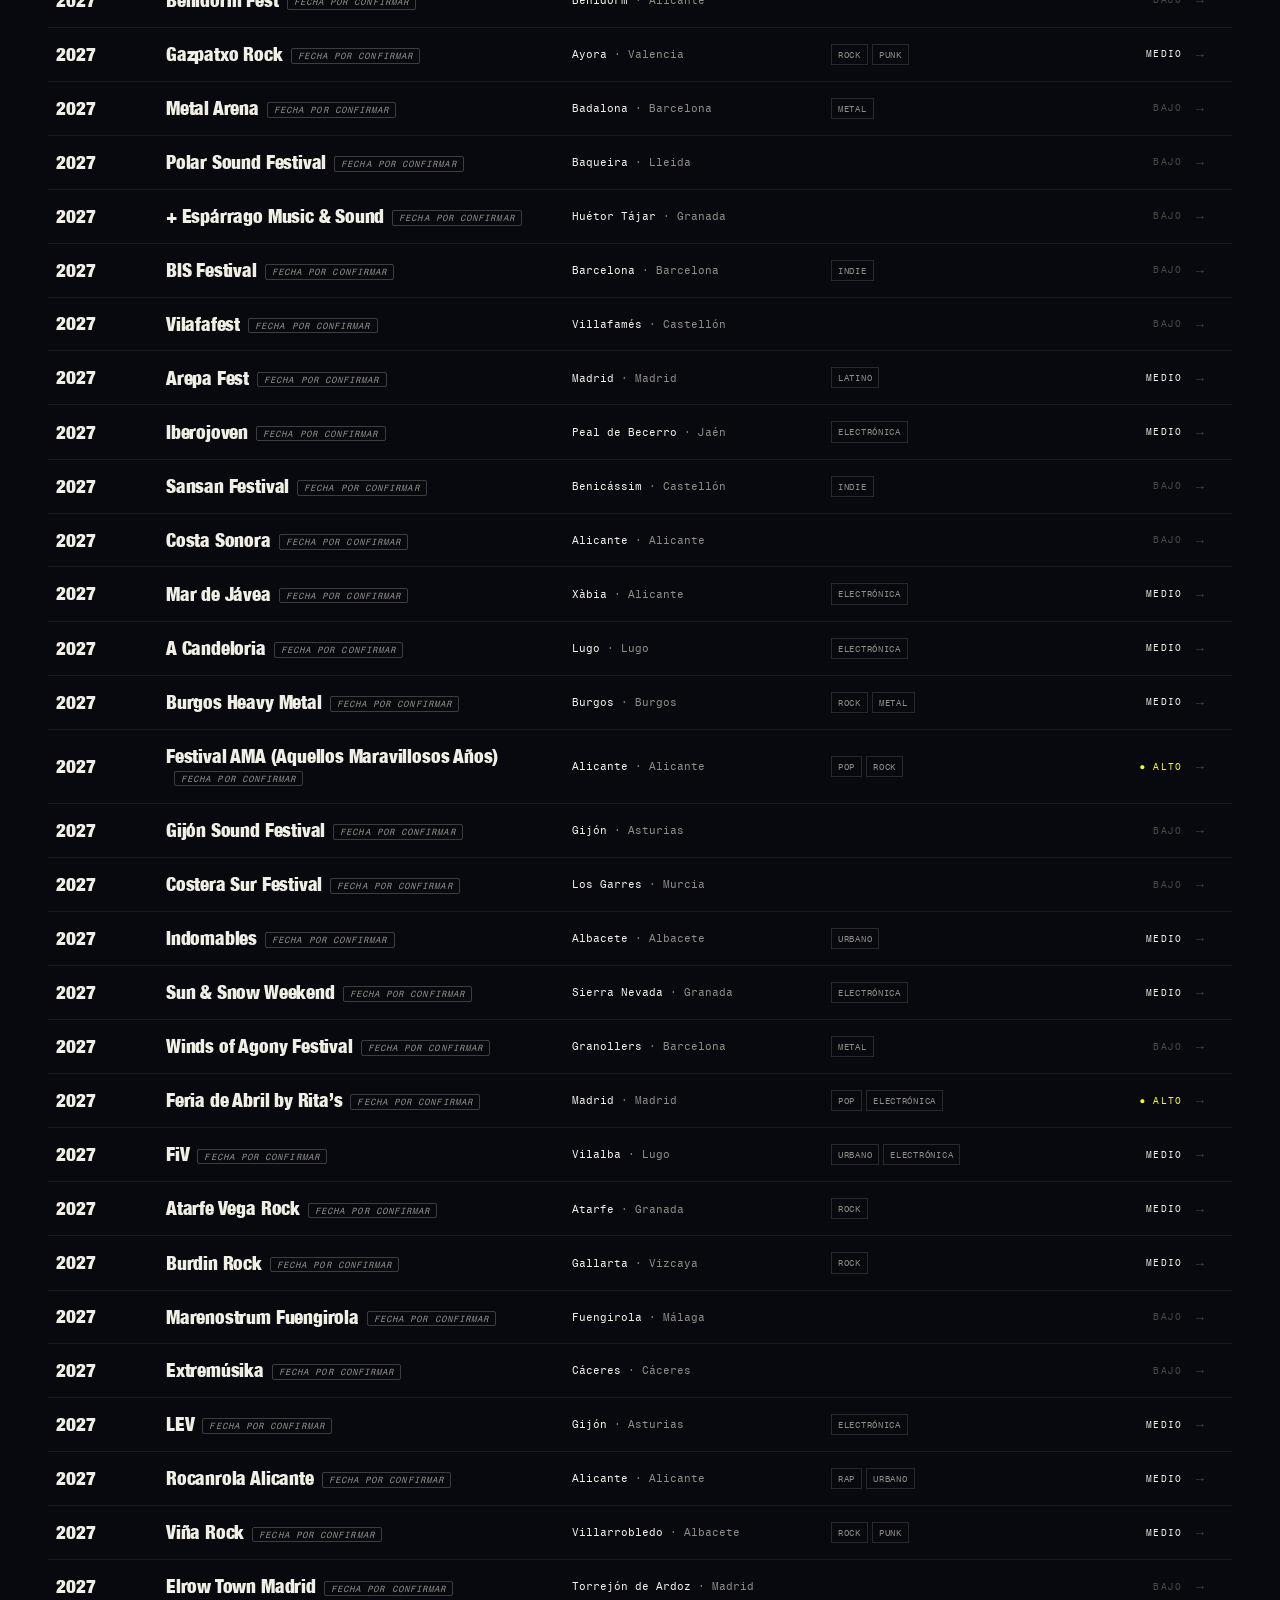
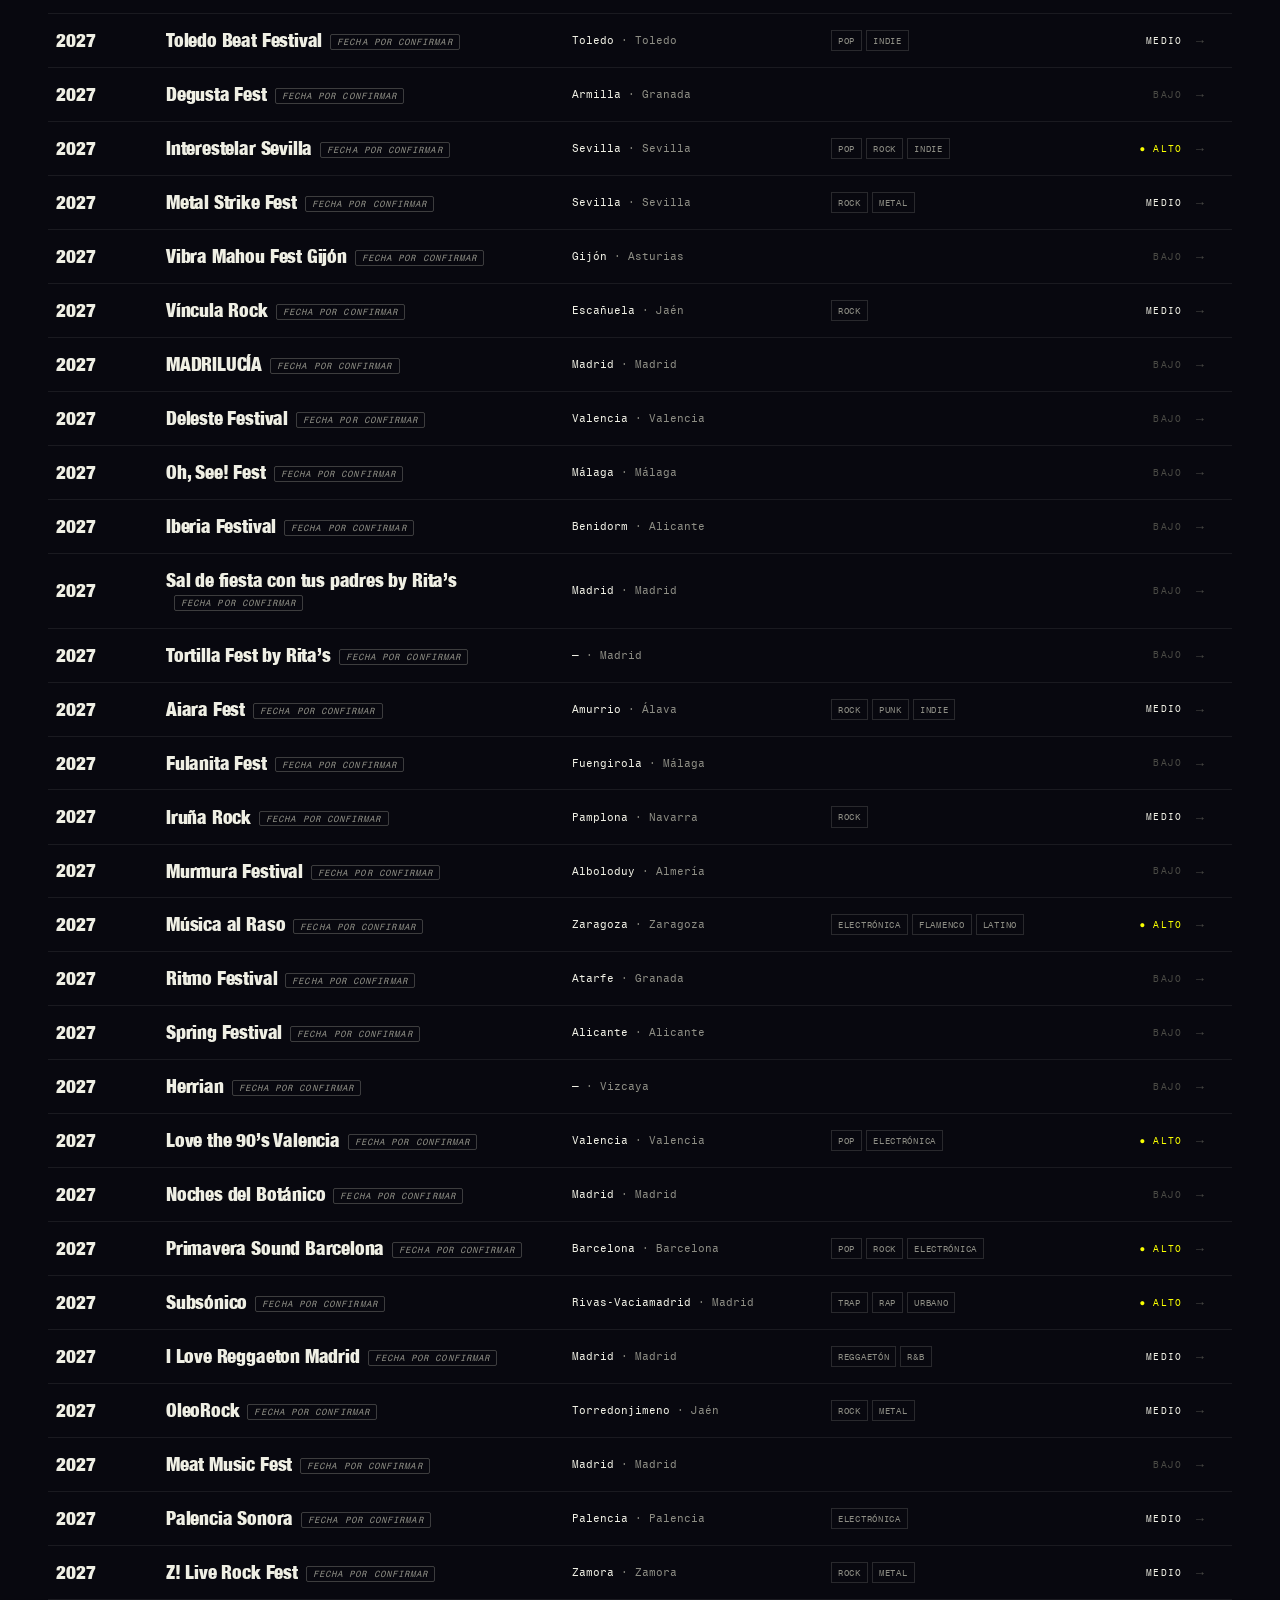
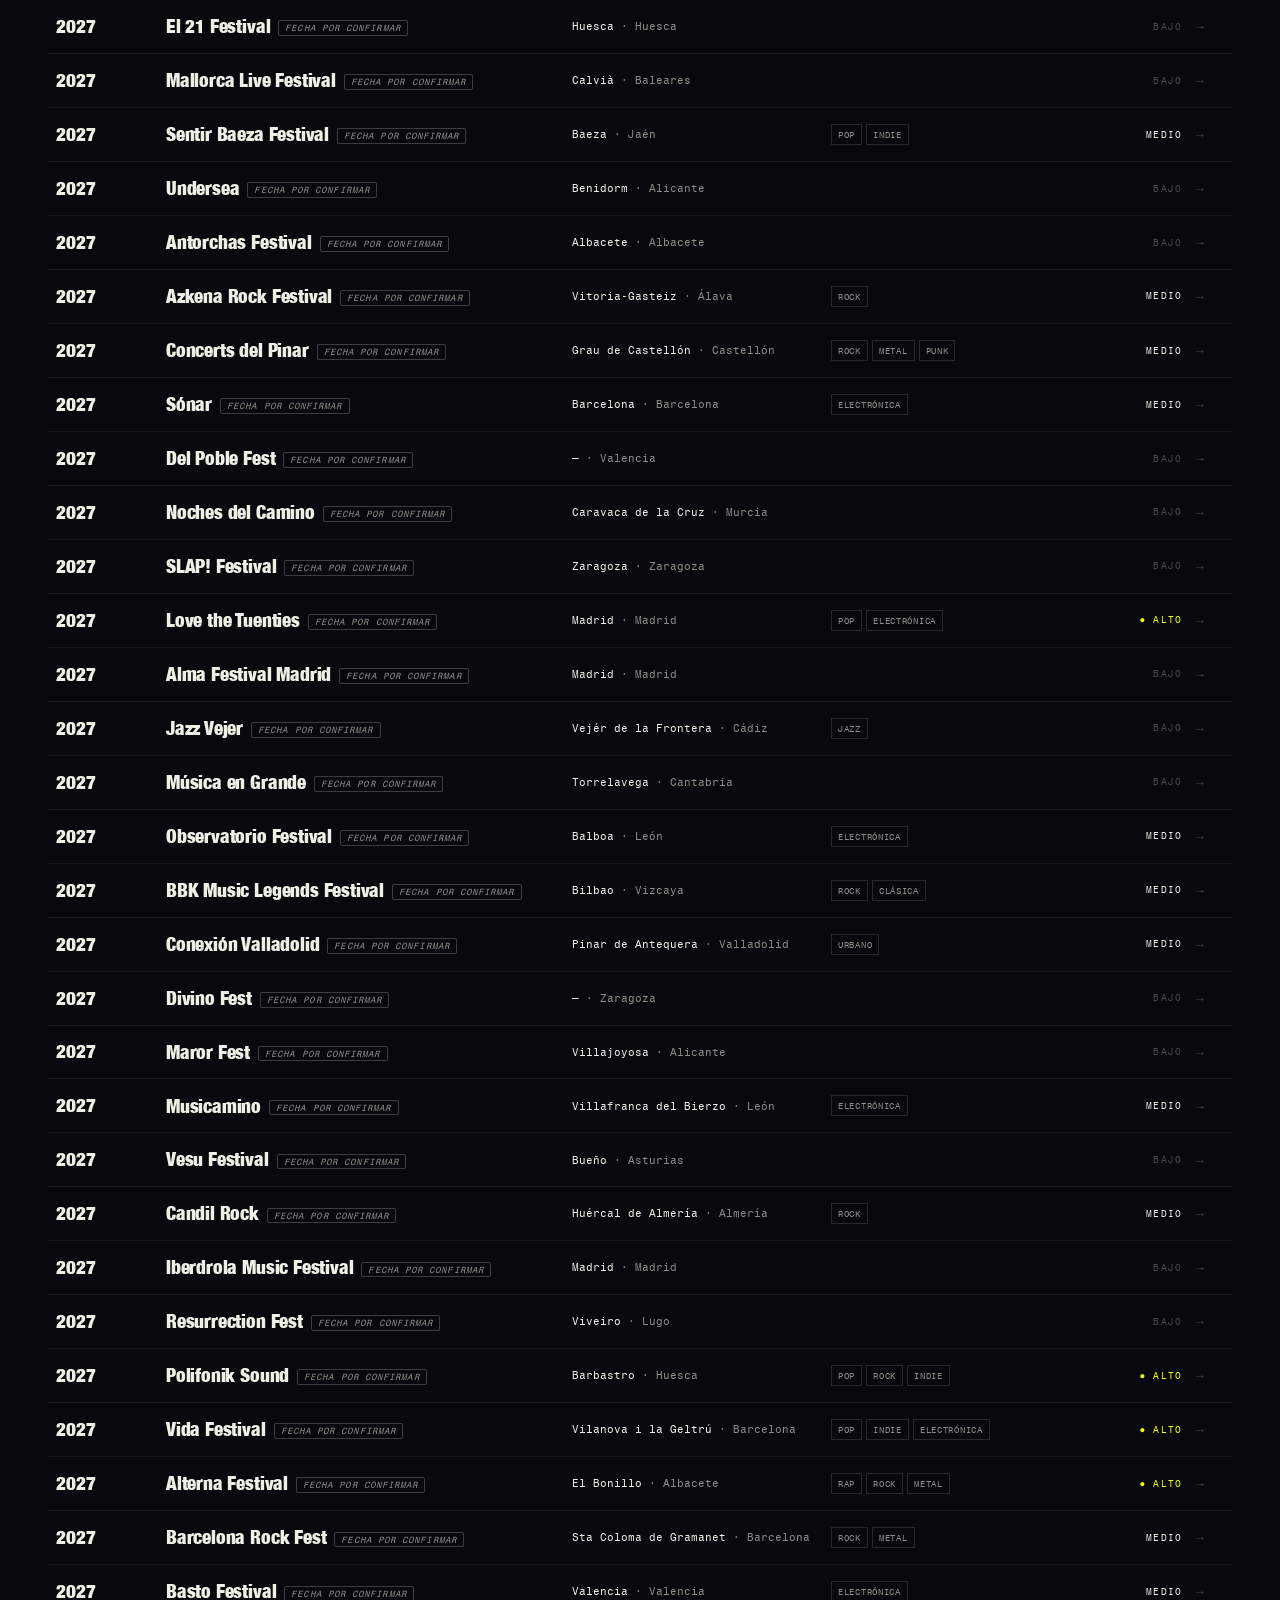
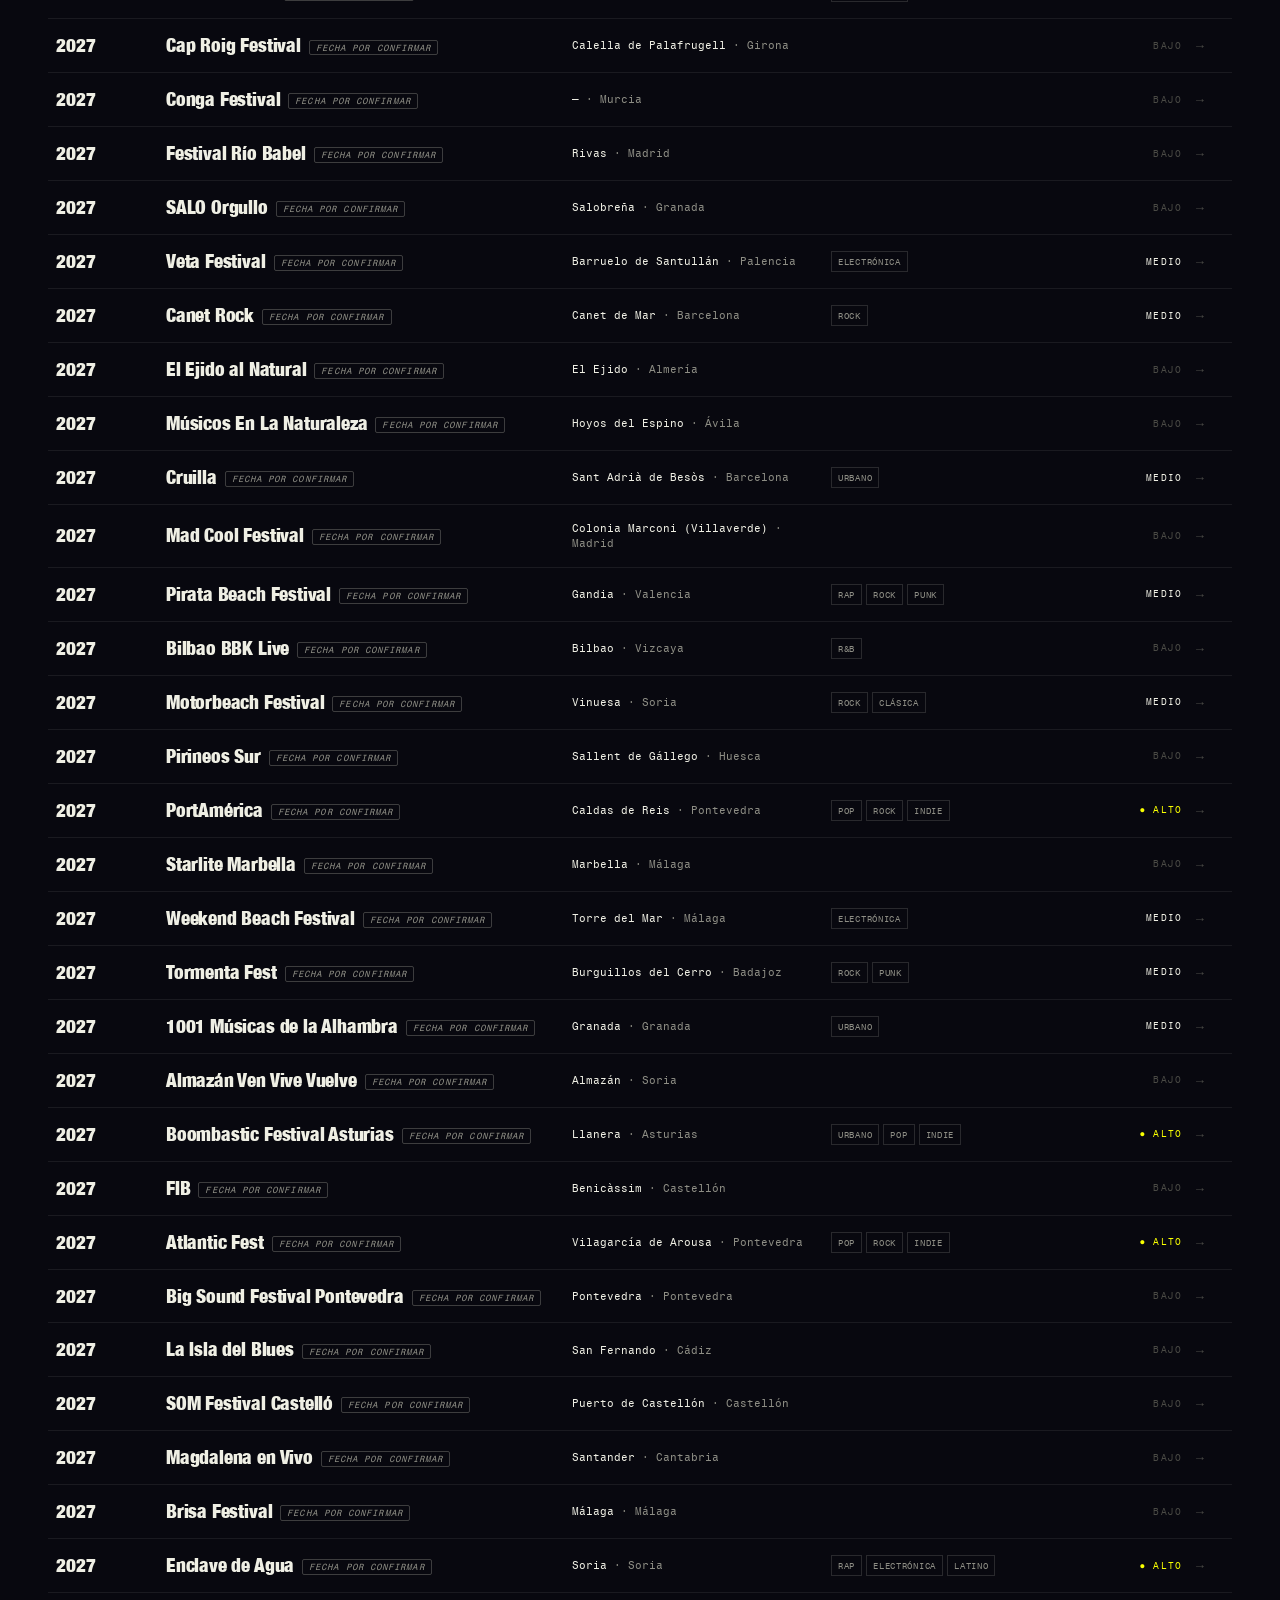
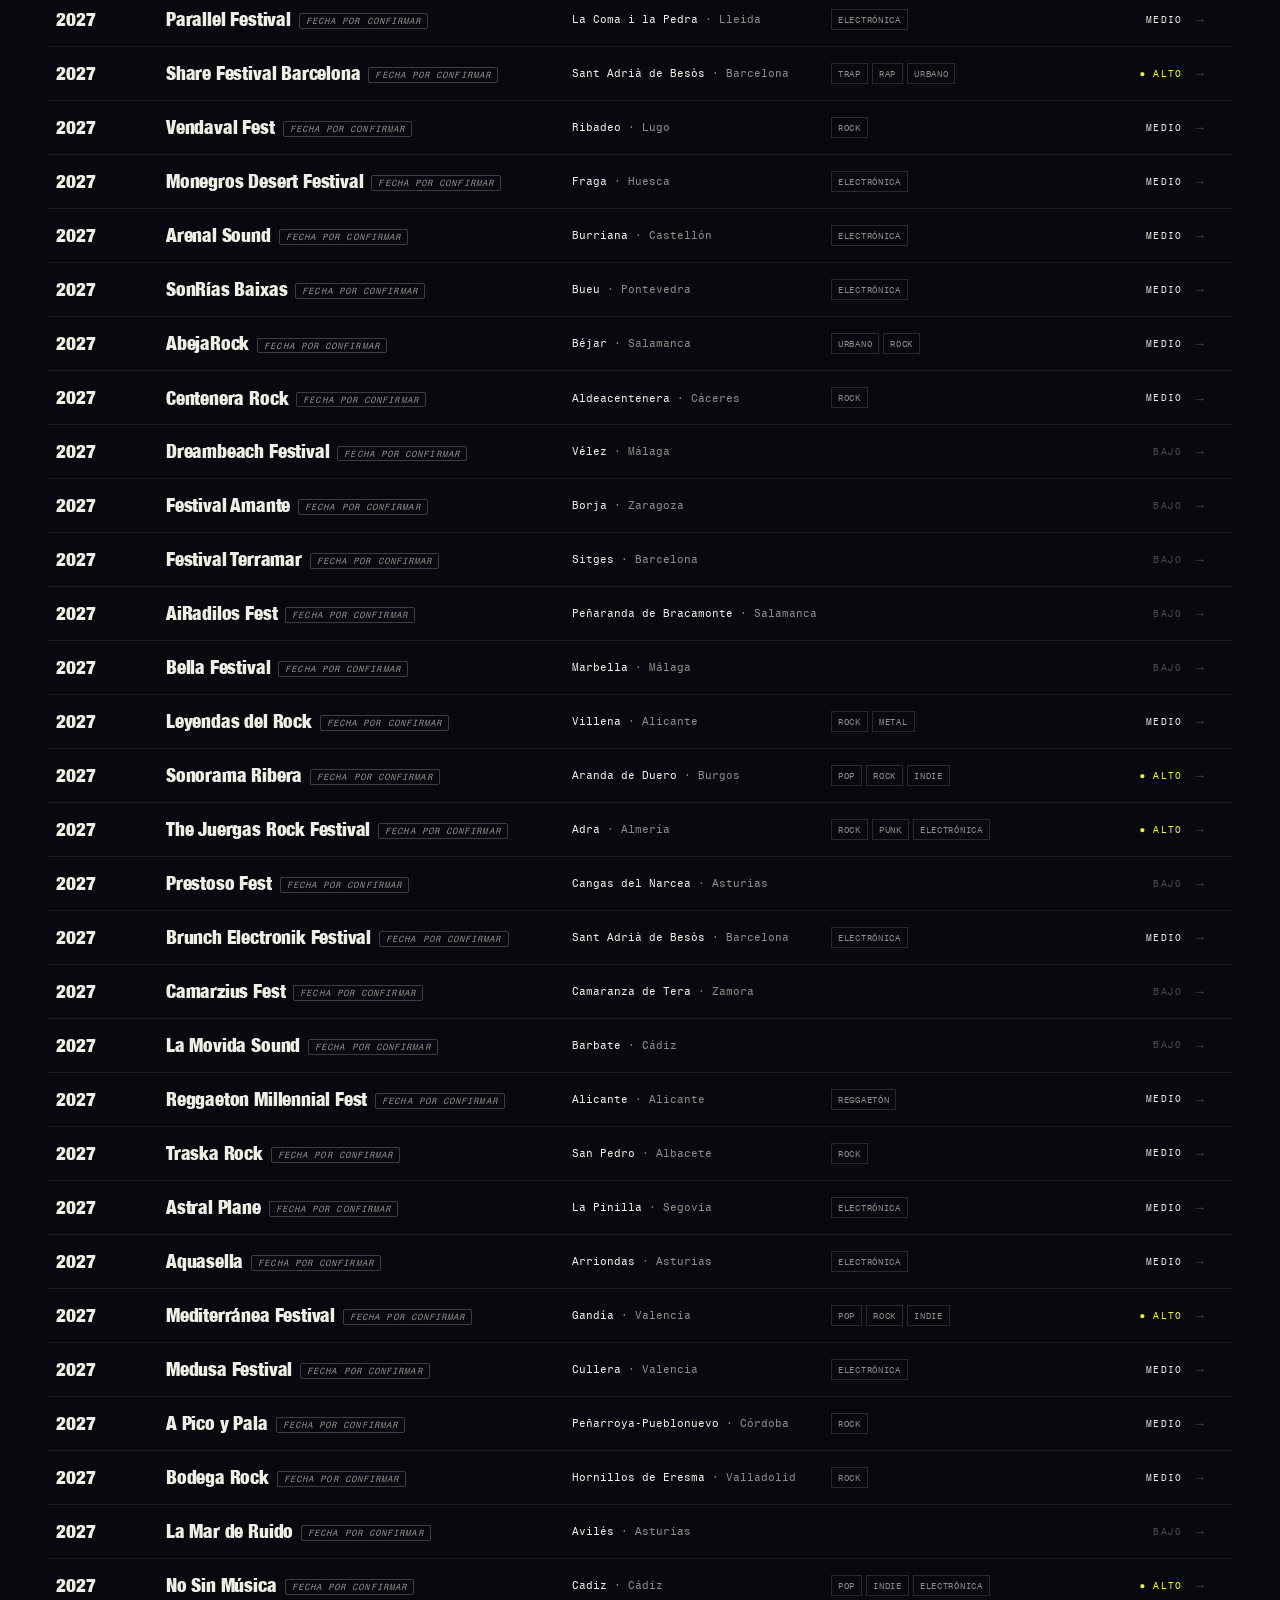
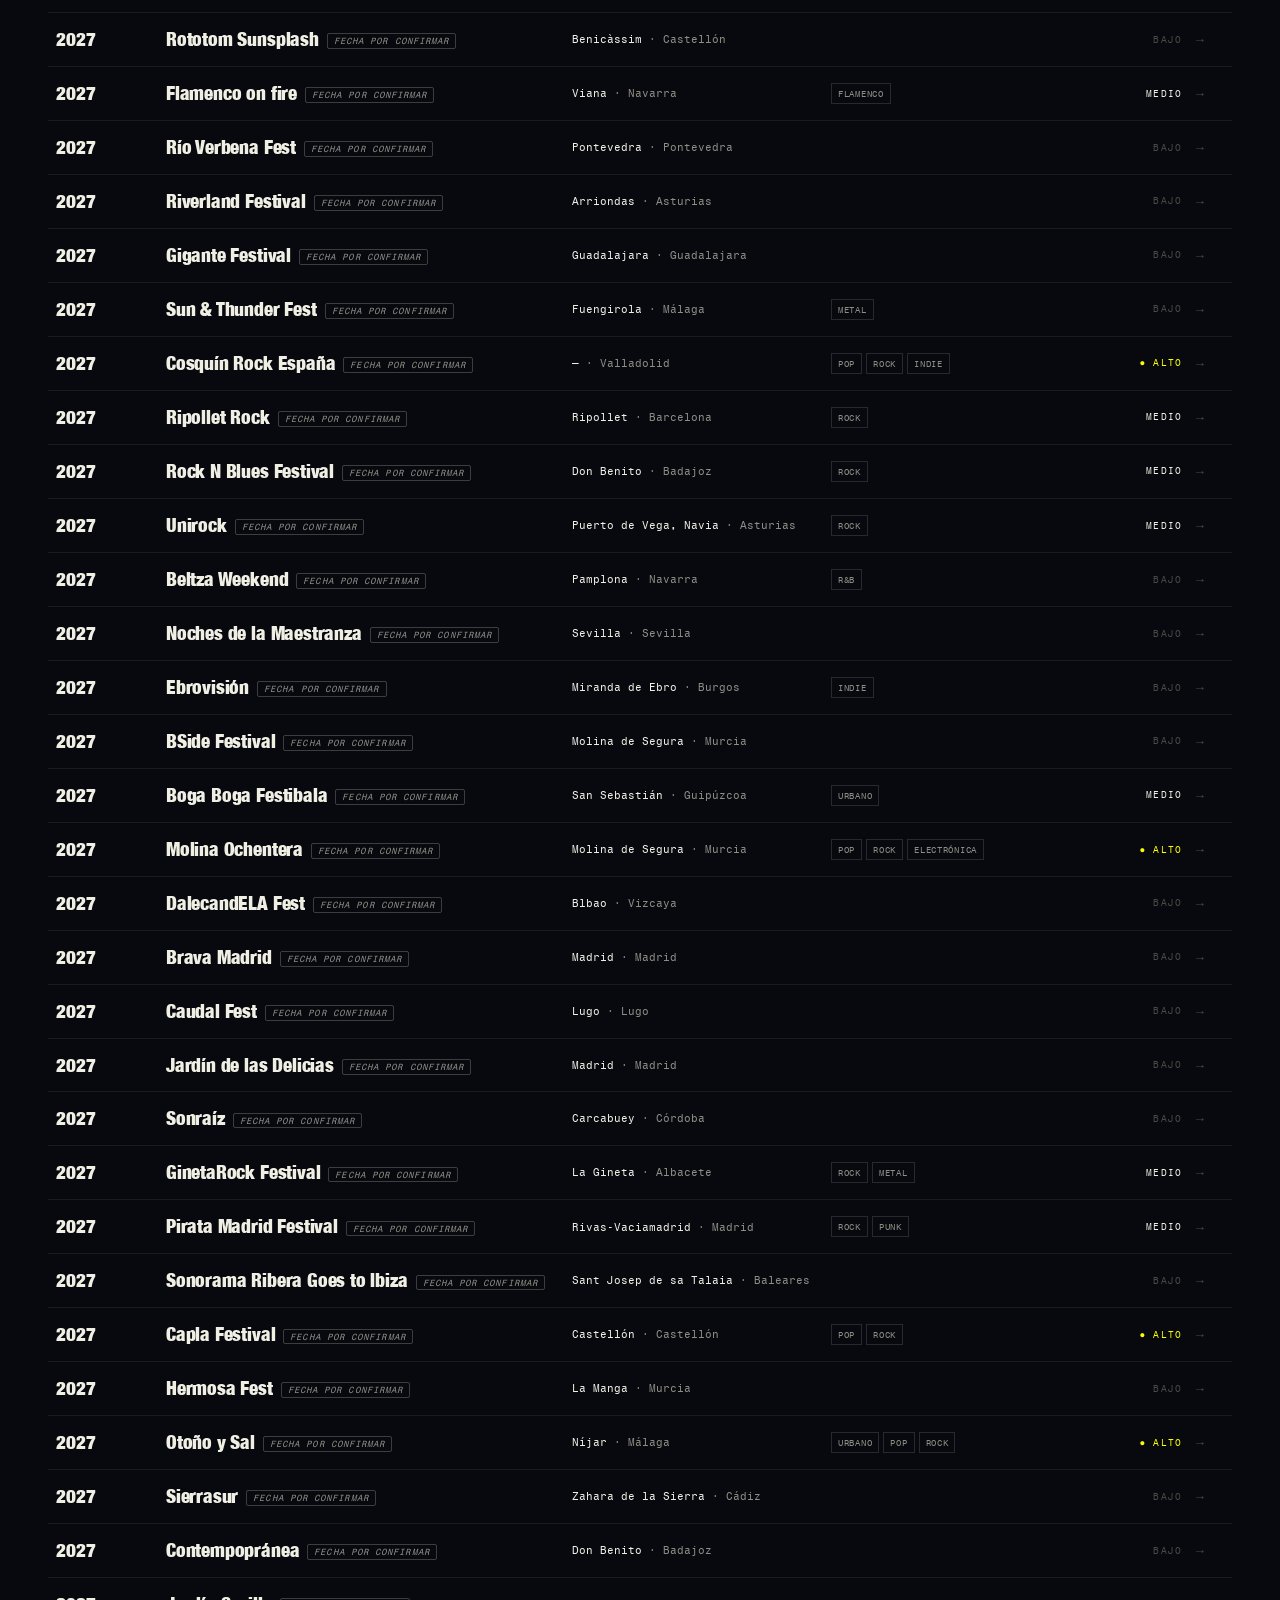
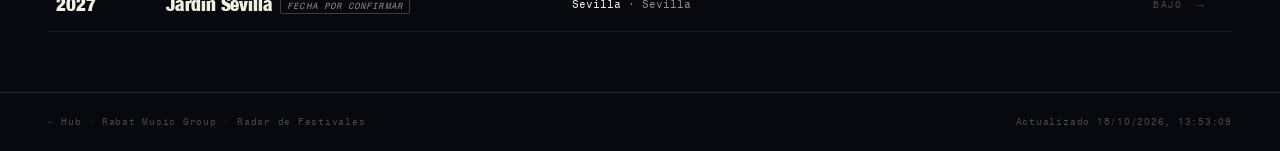
==== commit 810510f3: "Enlace al hub" ====
--- a/index.html
+++ b/index.html
@@ -62,7 +62,7 @@
 <div class="scrim" id="scrim" hidden></div>
 
 <footer class="pie">
-  <span>Rabat Music Group · Radar de Festivales</span>
+  <span><a href="https://magodago.github.io/rabat-hub/" style="color:inherit;text-decoration:none">← Hub</a> · Rabat Music Group · Radar de Festivales</span>
   <span id="footMeta"></span>
 </footer>
 
--- a/estilo.css
+++ b/estilo.css
@@ -132,3 +132,23 @@
 
 .logo{filter:drop-shadow(0 0 22px rgba(31,79,232,.38))}
 @media(max-width:640px){.logo{filter:drop-shadow(0 0 12px rgba(31,79,232,.45))}}
+html,body{overflow-x:hidden;max-width:100%}
+@media(max-width:560px){
+  .top{padding:14px;gap:10px}
+  .top-r{flex-wrap:wrap;width:100%;gap:6px;justify-content:flex-start}
+  .top-r .btn{padding:8px 9px;font-size:10.5px;letter-spacing:.04em}
+  .tag{font-size:9.5px;padding:4px 7px}
+  .row{grid-template-columns:58px 1fr 16px}
+  .filters{flex-wrap:wrap;gap:8px}
+  .filters select,.filters input{max-width:100%}
+}
+@media(max-width:560px){
+  .brand{max-width:100%;align-items:flex-start;gap:6px;flex-direction:column}
+  .brand .logo{width:48vw;max-width:200px;height:auto}
+  .brand .tag{font-size:9px}
+  .kpi .n{font-size:30px}
+  .kpis{grid-template-columns:1fr 1fr}
+  .filters{gap:6px}
+  .filters input[type=search]{width:100%}
+  .filters select{flex:1 1 44%}
+}
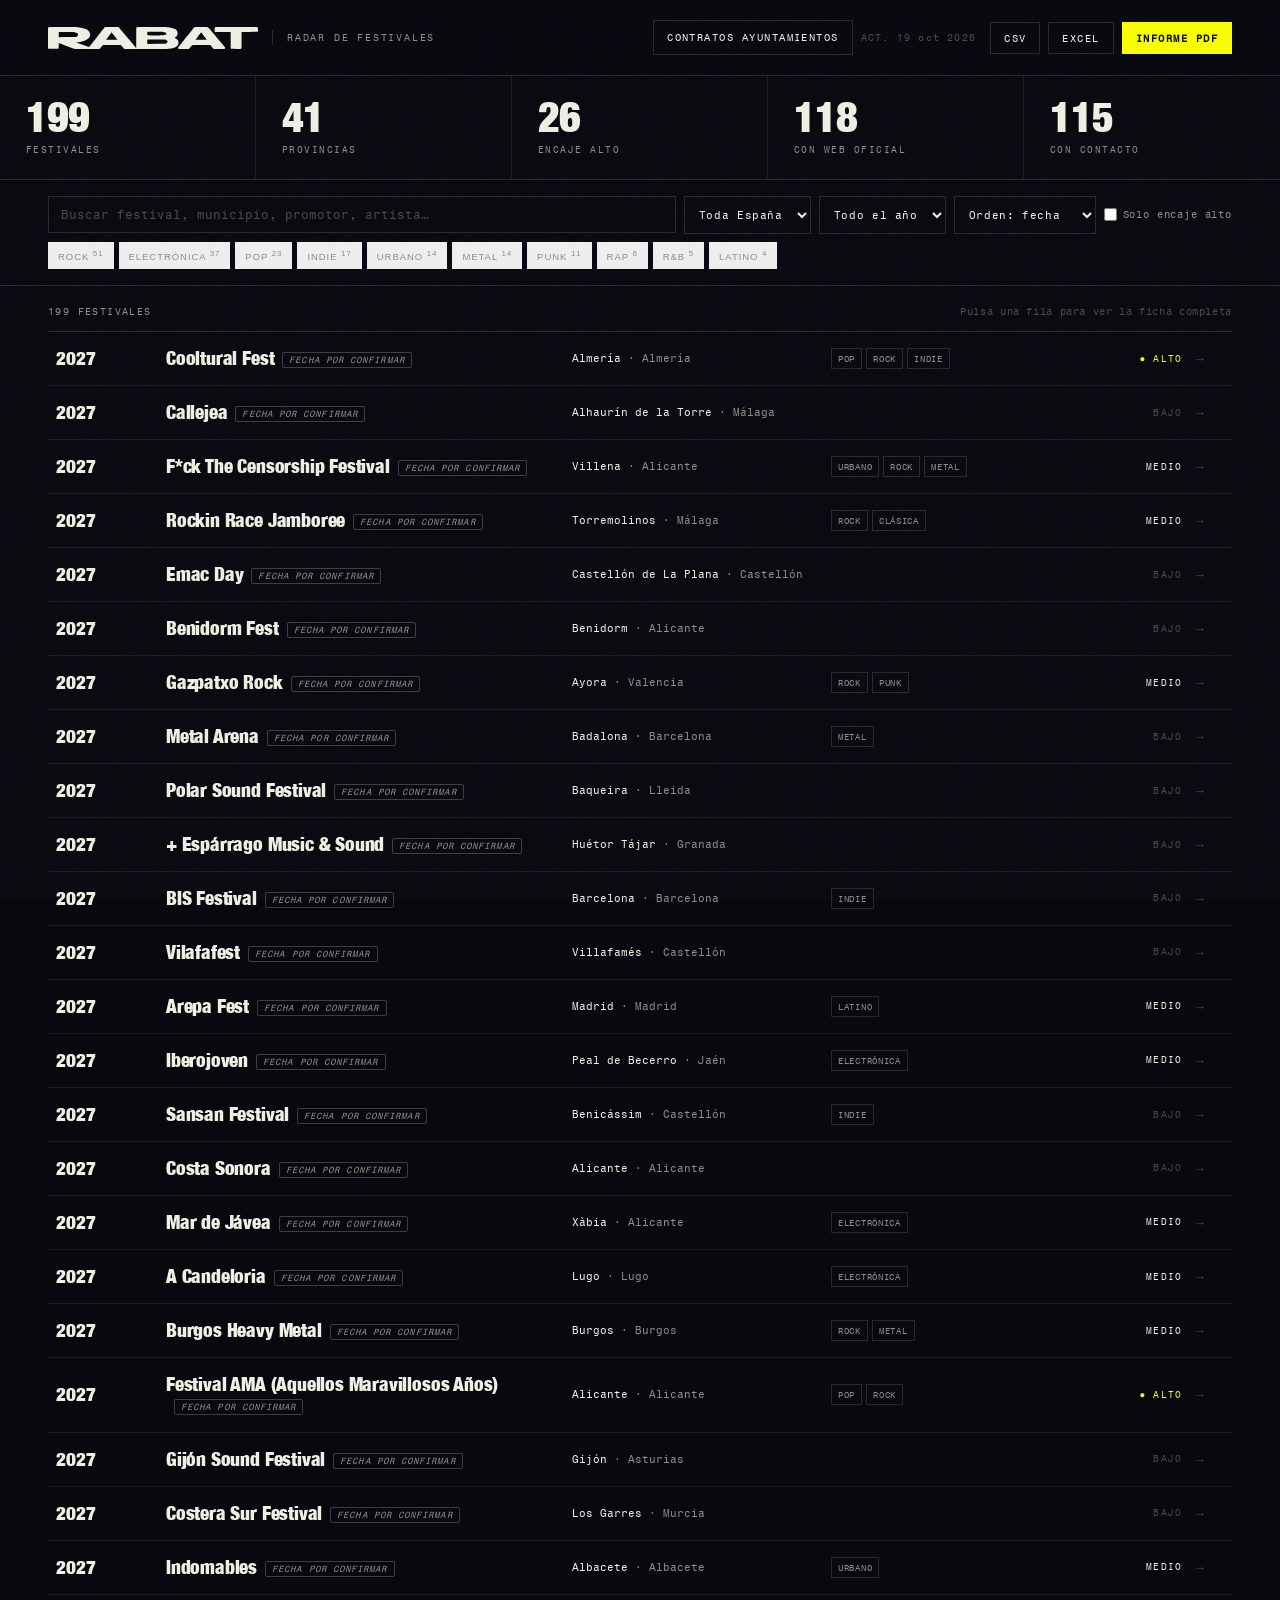
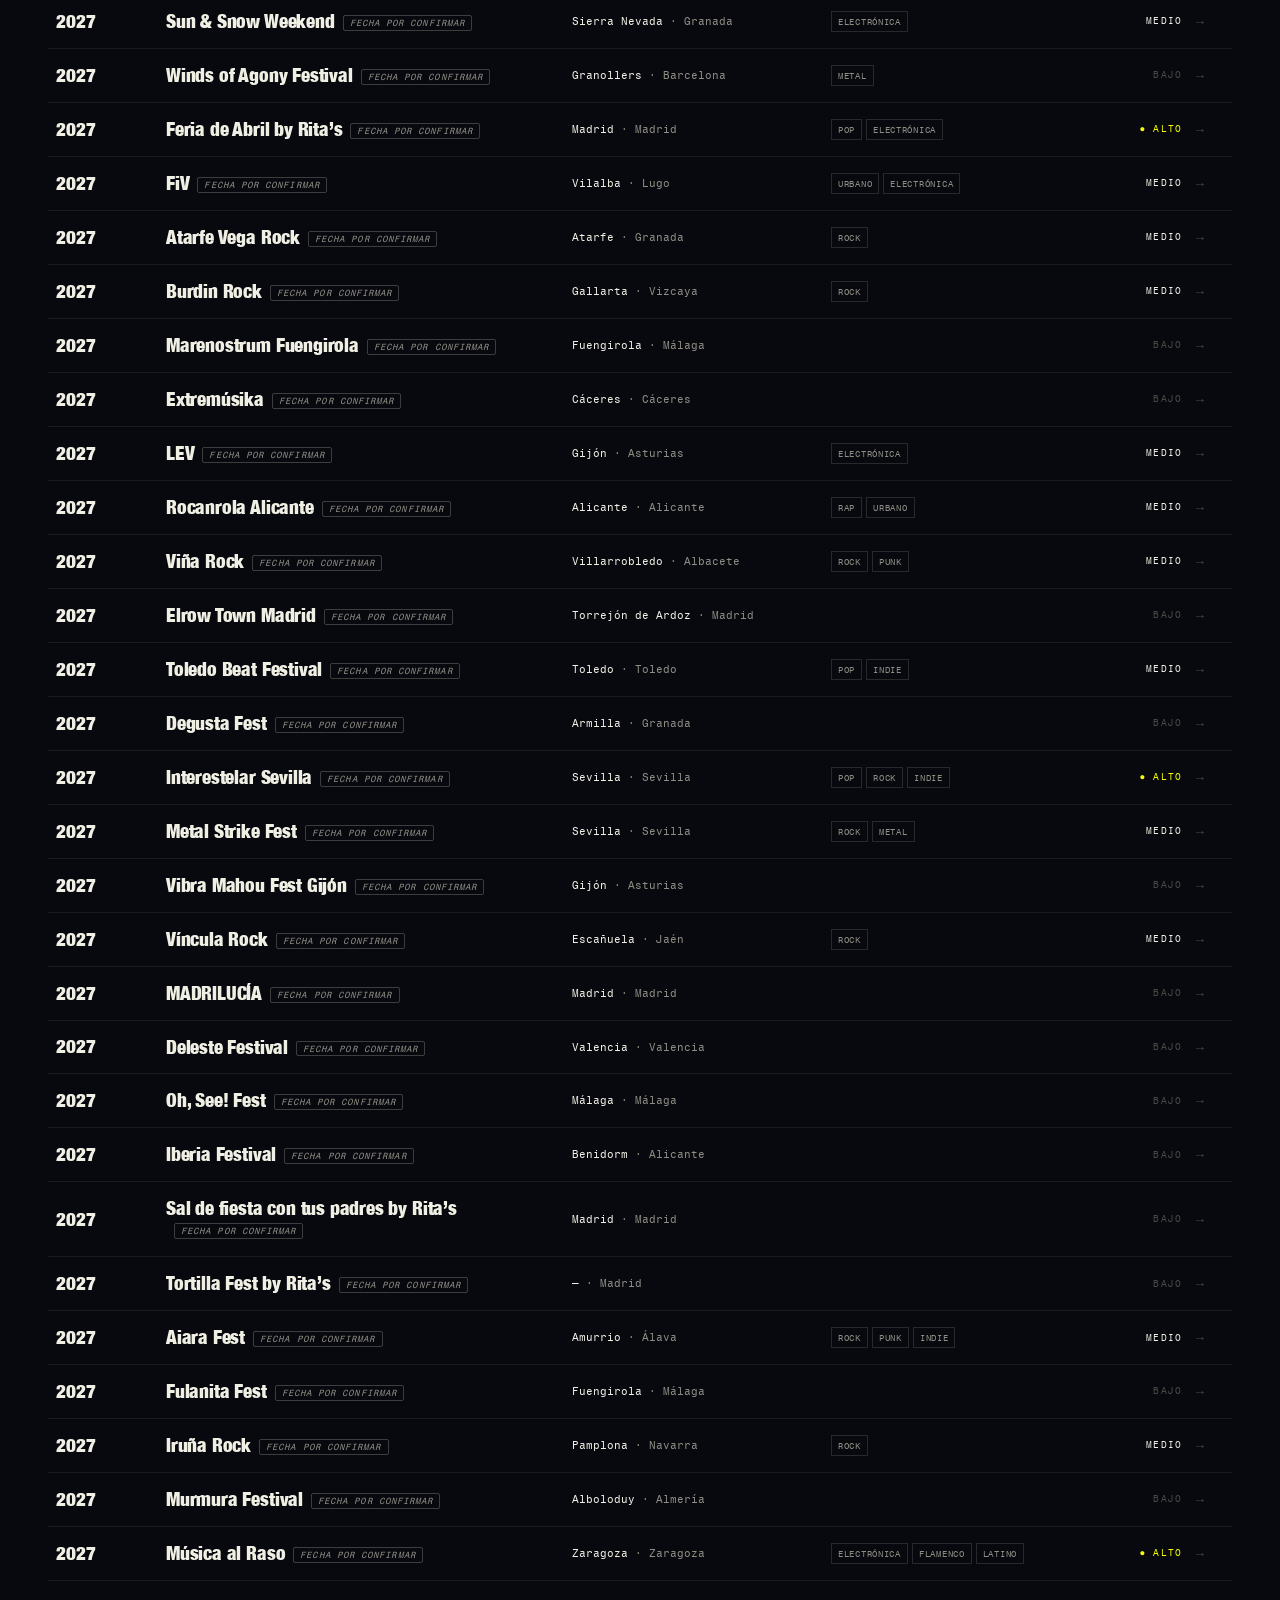
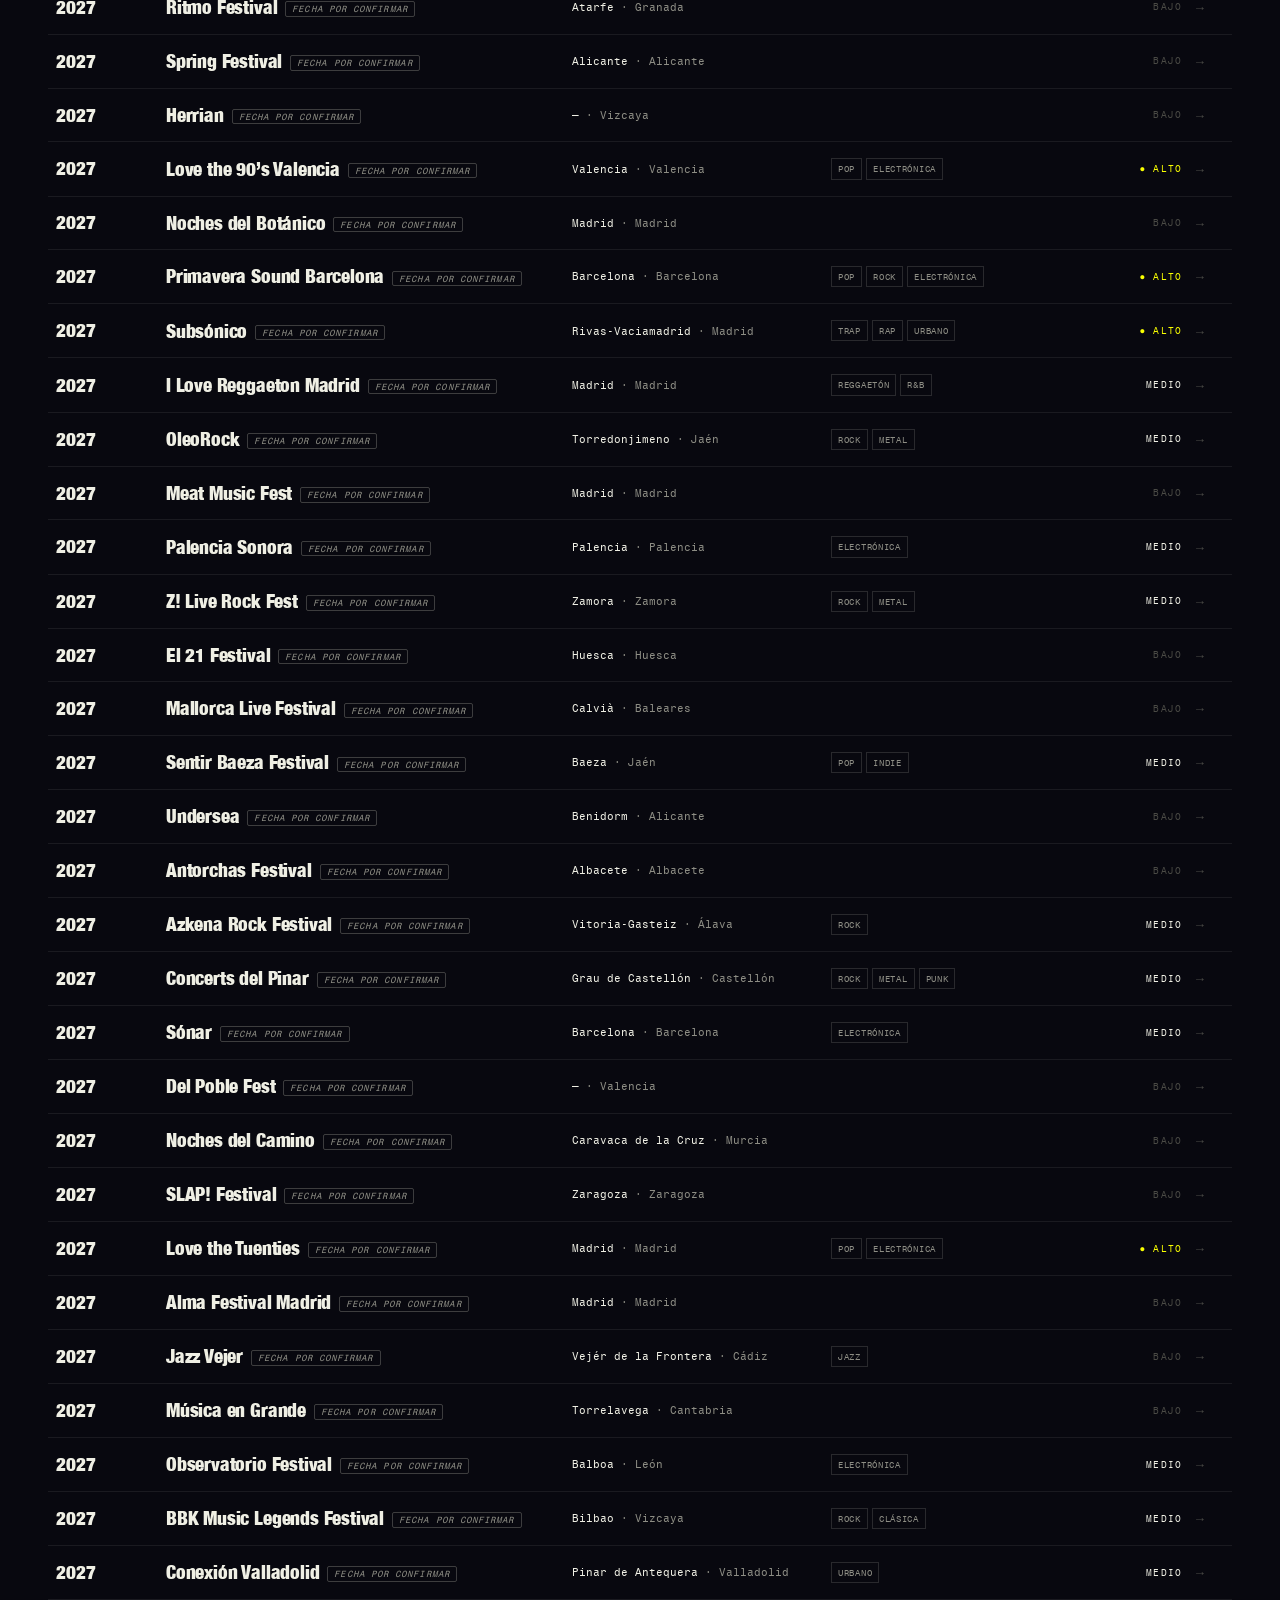
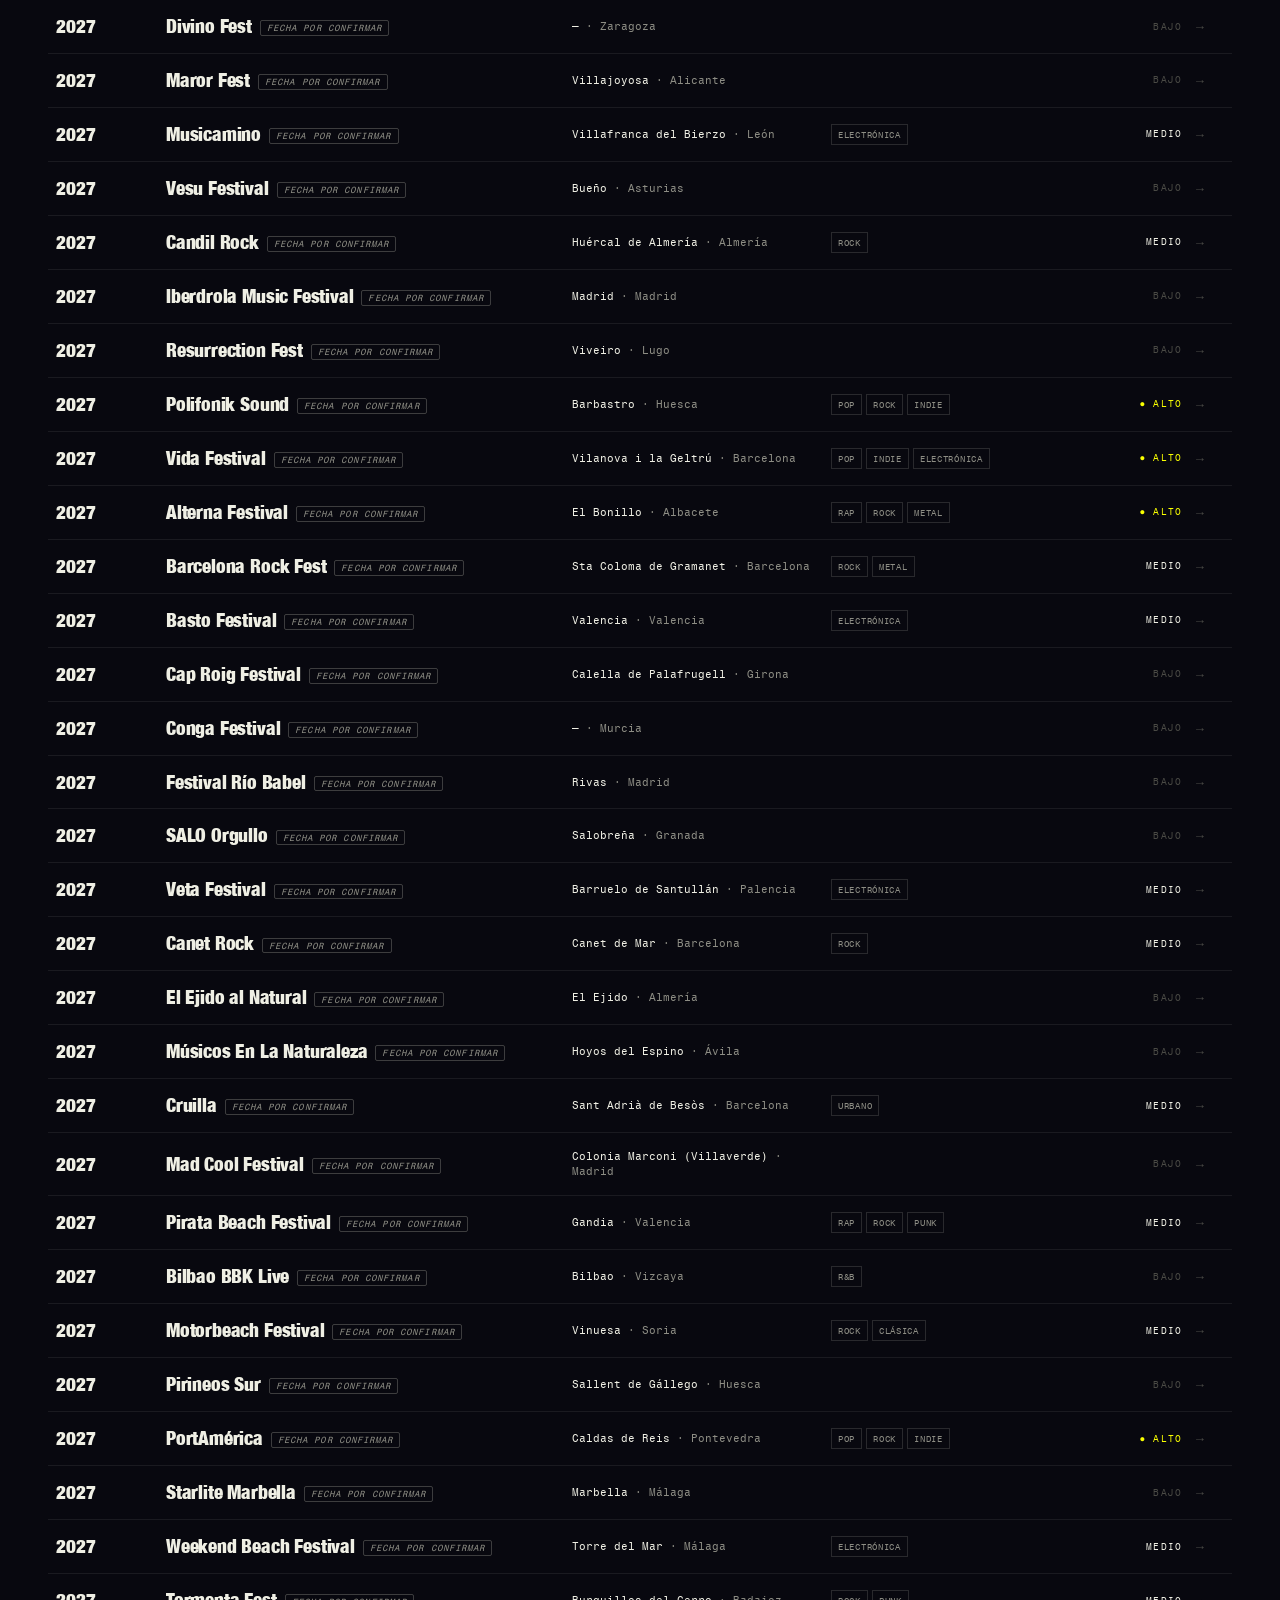
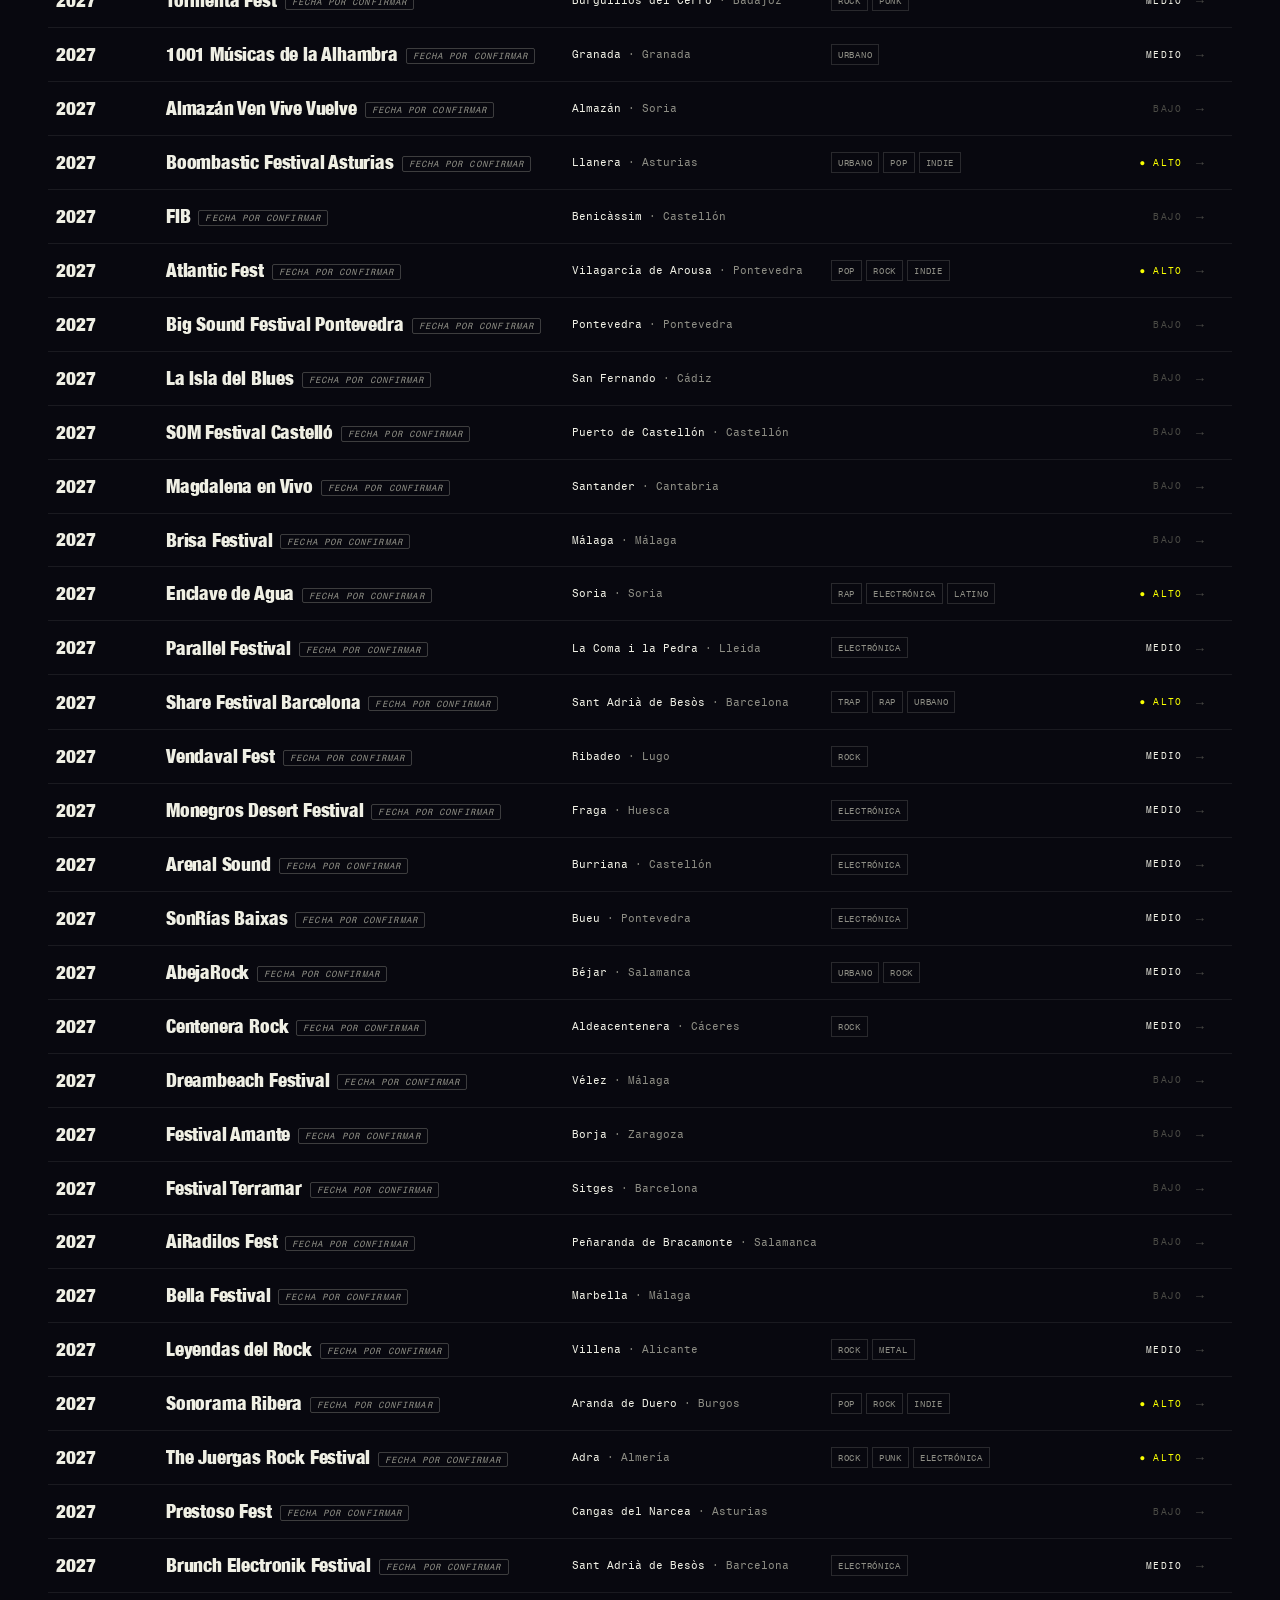
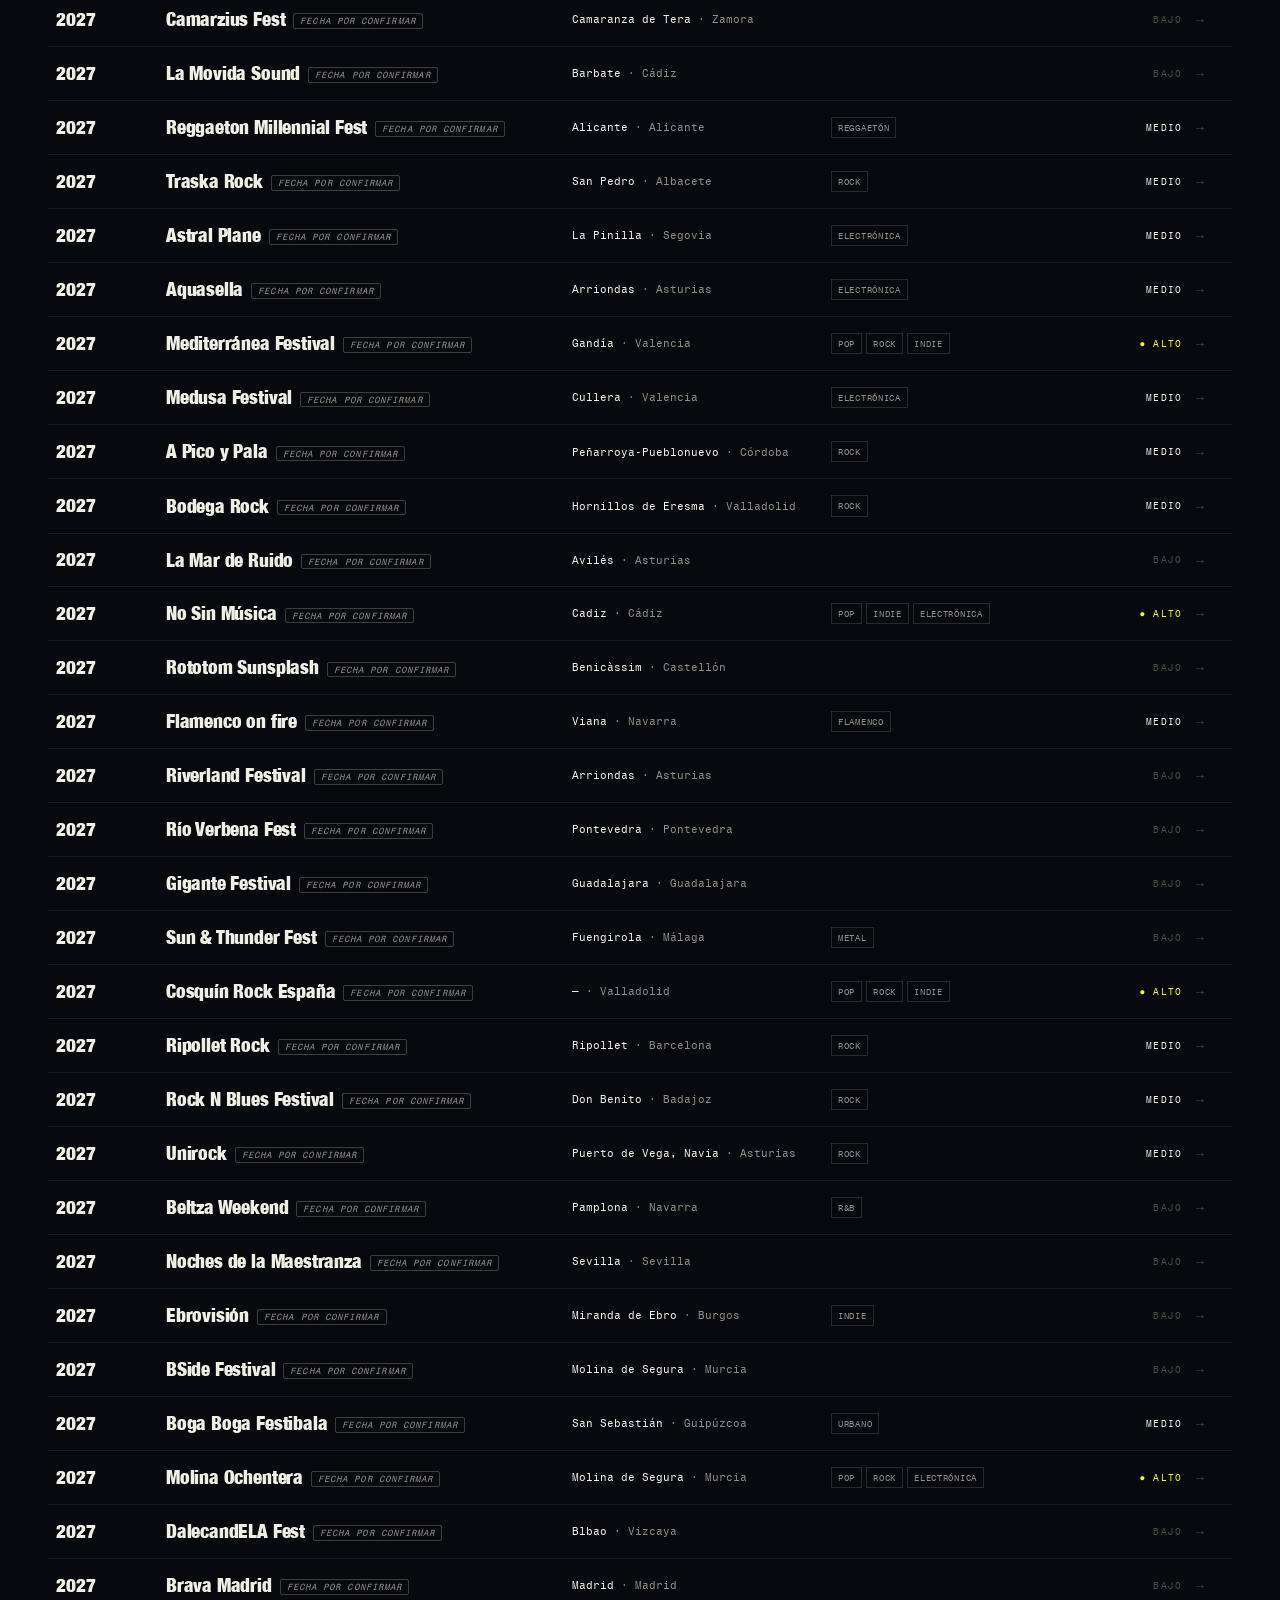
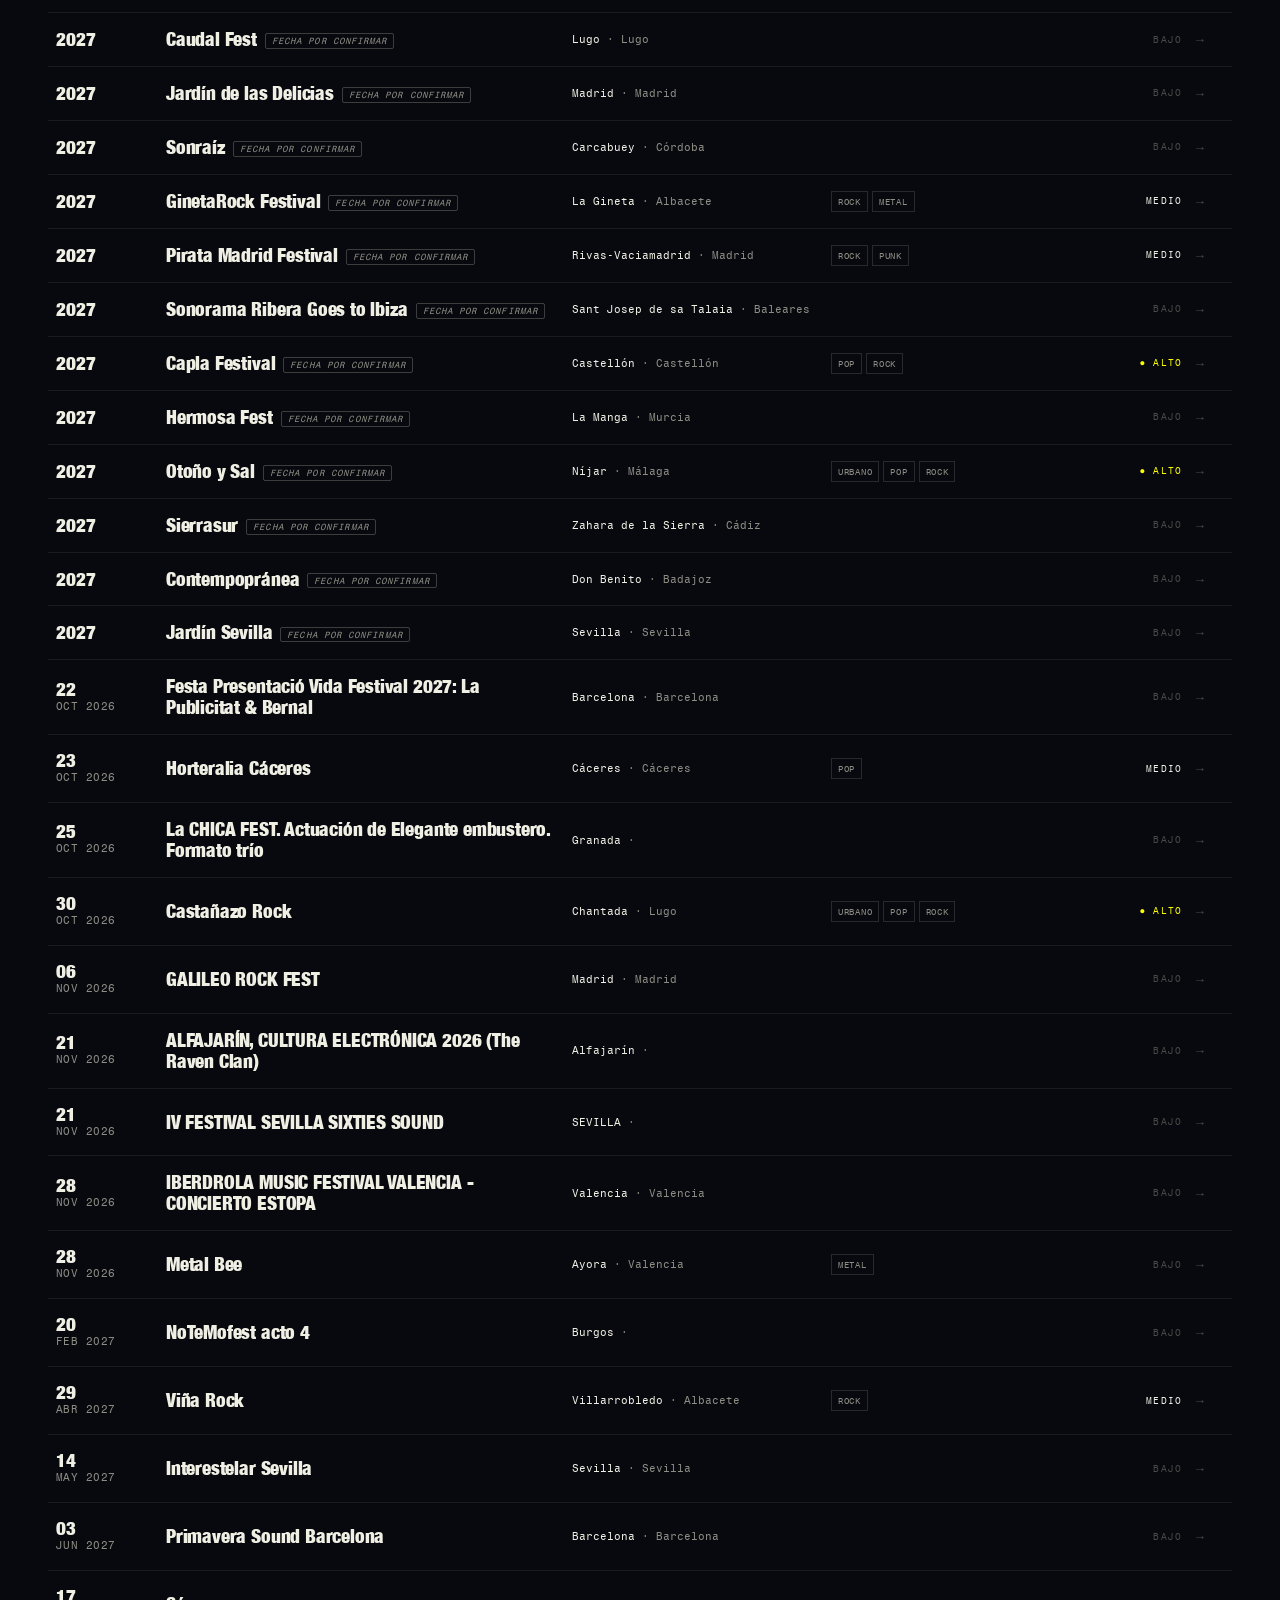
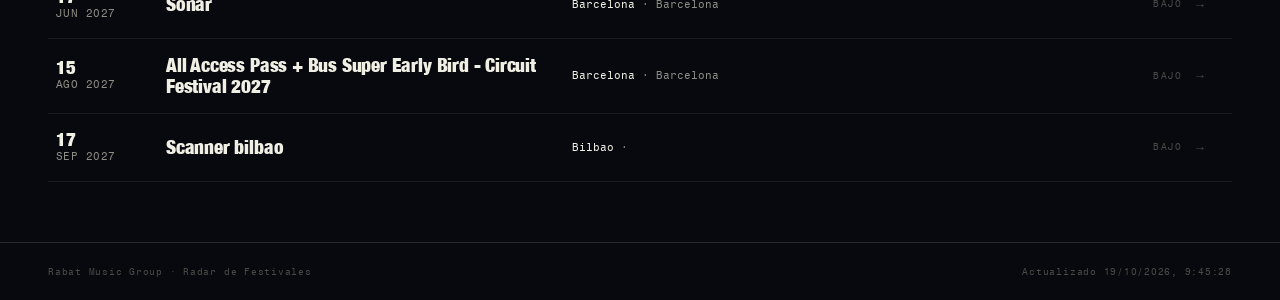
==== commit 96a6144c: "radar 2026-10-19" ====
--- a/index.html
+++ b/index.html
@@ -2,7 +2,7 @@
 <html lang="es">
 <head>
 <meta charset="utf-8">
-<meta name="viewport" content="width=device-width,initial-scale=1,maximum-scale=1,user-scalable=no,viewport-fit=cover">
+<meta name="viewport" content="width=device-width,initial-scale=1">
 <title>RABAT · Radar de Festivales</title>
 <meta name="description" content="Radar diario de festivales de música en España para Rabat Music Group: fechas, promotor, lugar, contacto y encaje con el roster.">
 <link rel="stylesheet" href="estilo.css">
@@ -39,7 +39,6 @@
     <option value="encaje">Orden: encaje</option>
     <option value="nombre">Orden: nombre</option>
   </select>
-  <label class="chk"><input type="checkbox" id="soloConf"> Solo fecha confirmada</label>
   <label class="chk"><input type="checkbox" id="soloAlto"> Solo encaje alto</label>
   <div class="gens" id="gens"></div>
 </section>
@@ -62,11 +61,10 @@
 <div class="scrim" id="scrim" hidden></div>
 
 <footer class="pie">
-  <span><a href="https://magodago.github.io/rabat-hub/" style="color:inherit;text-decoration:none">← Hub</a> · Rabat Music Group · Radar de Festivales</span>
+  <span>Rabat Music Group · Radar de Festivales</span>
   <span id="footMeta"></span>
 </footer>
 
-<script src="zoom-off.js"></script>
 <script src="app.js"></script>
 </body>
 </html>
--- a/estilo.css
+++ b/estilo.css
@@ -2,7 +2,7 @@
 @font-face{font-family:'RB Mono';src:url('assets/fuentes/rabat-mono.ttf') format('truetype');font-display:swap}
 :root{
   --ink:#08080f; --ink2:#0d0d16; --line:rgba(239,239,228,.14); --line2:rgba(239,239,228,.08);
-  --bone:#efefe4; --mut:#8d8d84; --mut2:#4a4a45; --blue:#1F4FE8; --yel:#f9ff00;
+  --bone:#efefe4; --mut:#8d8d84; --mut2:#4a4a45; --blue:#3a3aff; --yel:#f9ff00;
   --display:'RB Display',Impact,sans-serif; --mono:'RB Mono',ui-monospace,monospace;
 }
 *{box-sizing:border-box;margin:0;padding:0}
@@ -24,8 +24,8 @@
 .btn{font-family:var(--mono);font-size:10.5px;letter-spacing:.14em;padding:9px 13px;border:1px solid var(--line);
   background:transparent;color:var(--bone);cursor:pointer;transition:.18s;white-space:nowrap}
 .btn:hover{border-color:var(--bone)}
-.btn.solid{background:var(--blue);color:#fff;border-color:var(--blue);font-weight:700}
-.btn.solid:hover{background:#3C6BFF;border-color:#3C6BFF}
+.btn.solid{background:var(--yel);color:var(--ink);border-color:var(--yel);font-weight:700}
+.btn.solid:hover{background:var(--bone);border-color:var(--bone)}
 
 .kpis{display:grid;grid-template-columns:repeat(5,1fr);border-bottom:1px solid var(--line)}
 .kpi{padding:22px clamp(14px,2vw,26px);border-right:1px solid var(--line2)}
@@ -129,26 +129,3 @@
 @media(prefers-reduced-motion:reduce){*{transition:none!important;animation:none!important}}
 
 .pend{display:inline-block;margin-left:8px;font-family:'RB Mono',monospace;font-size:.56rem;letter-spacing:.12em;text-transform:uppercase;color:#8d8d84;border:1px solid rgba(141,141,132,.4);padding:2px 6px;border-radius:2px;vertical-align:middle}
-
-.logo{filter:drop-shadow(0 0 22px rgba(31,79,232,.38))}
-@media(max-width:640px){.logo{filter:drop-shadow(0 0 12px rgba(31,79,232,.45))}}
-html,body{overflow-x:hidden;max-width:100%}
-@media(max-width:560px){
-  .top{padding:14px;gap:10px}
-  .top-r{flex-wrap:wrap;width:100%;gap:6px;justify-content:flex-start}
-  .top-r .btn{padding:8px 9px;font-size:10.5px;letter-spacing:.04em}
-  .tag{font-size:9.5px;padding:4px 7px}
-  .row{grid-template-columns:58px 1fr 16px}
-  .filters{flex-wrap:wrap;gap:8px}
-  .filters select,.filters input{max-width:100%}
-}
-@media(max-width:560px){
-  .brand{max-width:100%;align-items:flex-start;gap:6px;flex-direction:column}
-  .brand .logo{width:48vw;max-width:200px;height:auto}
-  .brand .tag{font-size:9px}
-  .kpi .n{font-size:30px}
-  .kpis{grid-template-columns:1fr 1fr}
-  .filters{gap:6px}
-  .filters input[type=search]{width:100%}
-  .filters select{flex:1 1 44%}
-}
